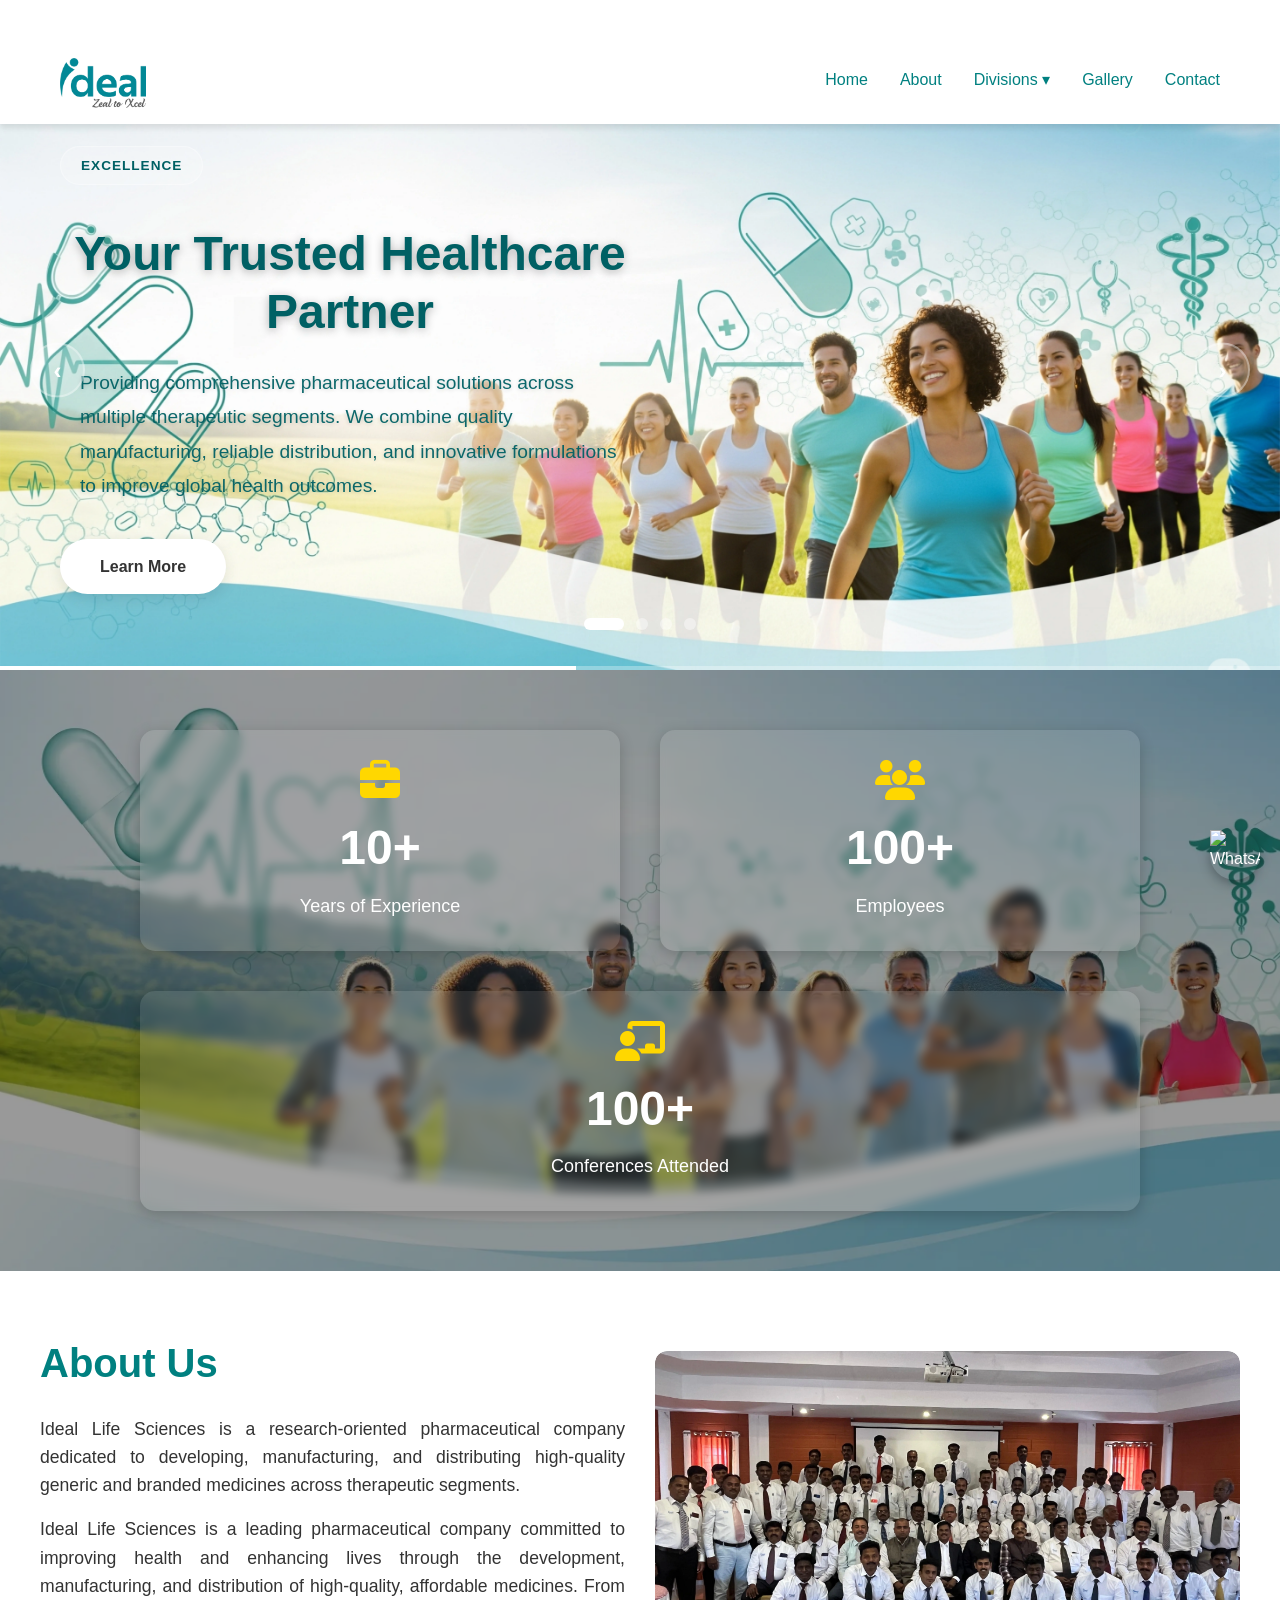
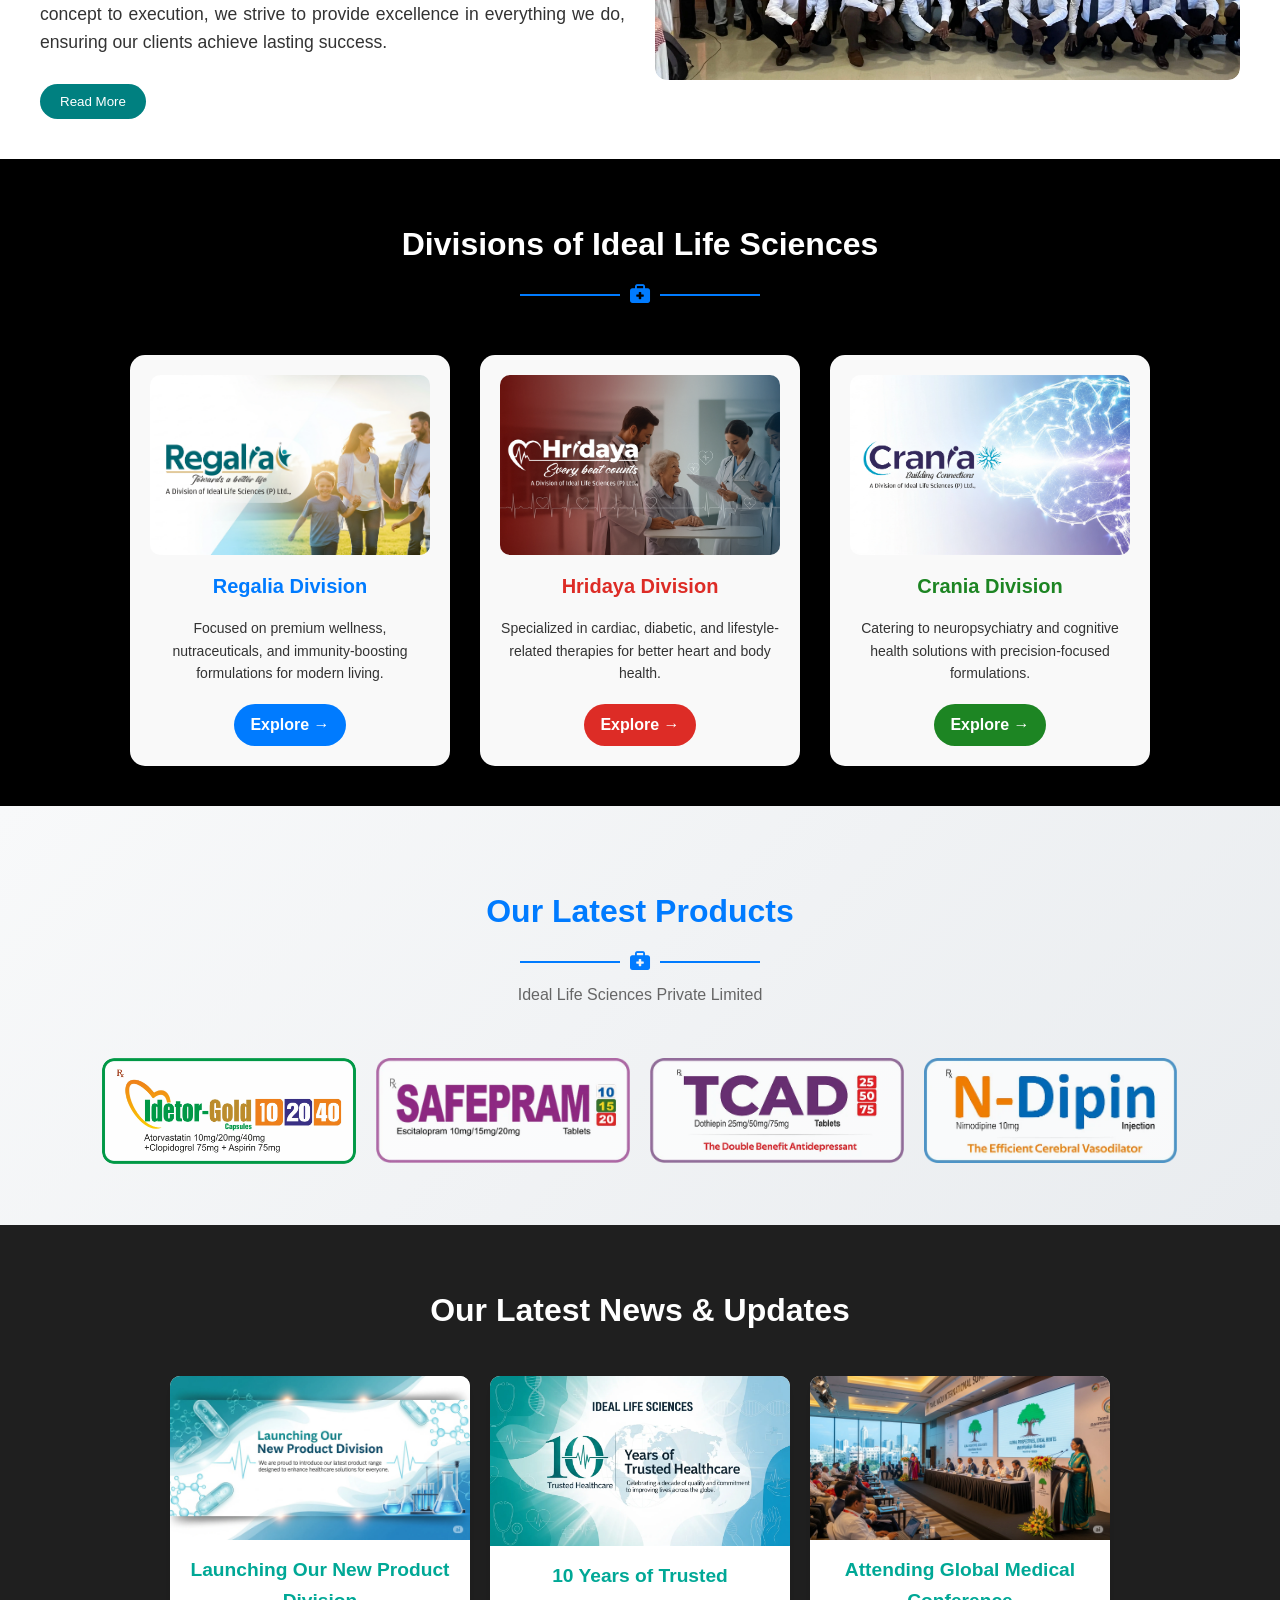
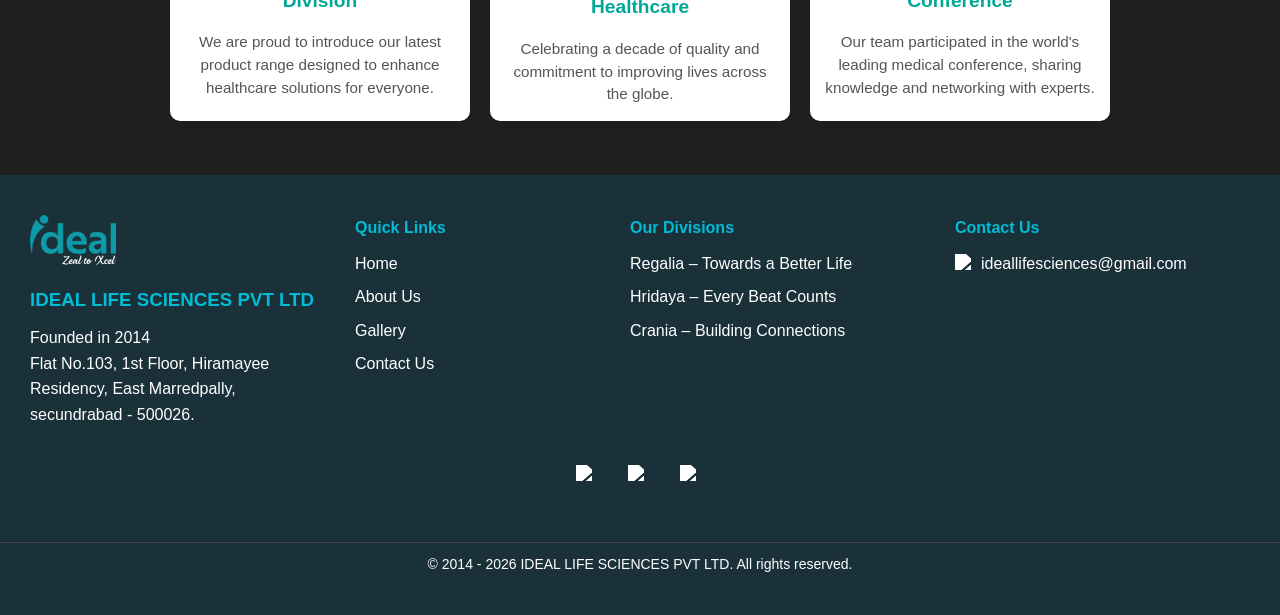
==== index.html @ 80a64305 "Fixed header overlap issue in regalia page" ====
<!DOCTYPE html>
<html lang="en">
<head>
    <meta charset="UTF-8">
    <meta name="viewport" content="width=device-width, initial-scale=1.0">
    <title>ideallifesciences</title>
    
    <!-- Preconnect to external domains for faster loading -->
    <link rel="preconnect" href="https://cdnjs.cloudflare.com">
    <link rel="preconnect" href="https://fonts.googleapis.com">
    <link rel="preconnect" href="https://fonts.gstatic.com" crossorigin>
    <link rel="preconnect" href="https://code.jquery.com">
    
    <link rel="icon" href="./images/Ideal Logo 2024.webp" type="image/x-icon">
    
    <!-- Critical CSS - Load first -->
    <link rel="stylesheet" href="style.css">
    
    <!-- Font Awesome - Single version only -->
    <link rel="stylesheet" href="https://cdnjs.cloudflare.com/ajax/libs/font-awesome/6.5.1/css/all.min.css">
    
    <!-- Google Fonts -->
    <link href="https://fonts.googleapis.com/css2?family=Poppins:wght@600&display=swap" rel="stylesheet">

    <link rel="stylesheet" href="https://cdn.jsdelivr.net/npm/swiper@11/swiper-bundle.min.css"/>
    
    <!-- AOS CSS - Lazy load -->
    <link rel="stylesheet" href="https://cdnjs.cloudflare.com/ajax/libs/aos/2.3.4/aos.css" />

</head>
<body>
    

      <header class="header">
          <!-- Top Bar Start -->
        <div class="top-bar">
          <div class="top-left">
            <div class="top-item">
              <!-- <span>Follow us:</span> -->
              <a href="#"><i class="fab fa-facebook-f"></i></a>
              <a href="#"><i class="fab fa-instagram"></i></a>
              <a href="#"><i class="fab fa-linkedin-in"></i></a>
            </div>
            <div class="vertical-divider"></div>
            <div class="top-item">
              <a href="/cdn-cgi/l/email-protection#e0898485818c8c898685938389858e838593a0878d81898cce838f8d">
                <i class="fas fa-envelope"></i> <span class="__cf_email__" data-cfemail="5e373a3b3f323237383b2d3d373b303d3b2d1e39333f3732703d3133">ideallifesciences@gmail.com</span>
              </a>
            </div>
          </div>
          <div class="top-right">
            <div class="top-item">
              <i class="fas fa-map-marker-alt"></i> Secunderabad, India
            </div>
            <div class="vertical-divider"></div>
            <div class="top-item">
              <i class="fas fa-phone-alt"></i> +91 98765 43210
            </div>
          </div>
        </div>
        <!-- Top Bar End -->

        <nav class="navbar">
            <div class="container">
                <div class="logo"><a href="index.html"></a><img src="./images/Ideal Logo 2024 (1).webp" alt=""></div>
                <button class="nav-toggle" id="navToggle">
                    <span></span>
                    <span></span>
                    <span></span>
                </button>
                <ul class="nav-menu" id="navMenu">
                    <li><a href="index.html">Home</a></li>
                    <li><a href="about.html">About</a></li>
        
                <li class="dropdown-products">
                    <a href="#" class="dropdown-toggle" id="dropdown-toggle">Divisions ▾</a>
                    <ul class="dropdown-content" id="dropdown-content">
                        <li><a href="Regalia.html">Regalia</a></li>
                        <li><a href="Hridaya.html">Hridaya</a></li>
                        <li><a href="Crania.html">Crania</a></li>
                    </ul>
                </li>
                    <li><a href="Gallery.html">Gallery</a></li>
                    <li><a href="contact.html">Contact</a></li>
                </ul>
            </div>
        </nav>
    </header>

<!-- NEW Pharmaceutical Carousel Section -->
<section>
    <div class="carousel-container">
        <div class="carousel">
            <div class="slides" id="slides">
                <!-- Slide 1: Research & Development -->
                <div class="slide slide-1">
                    <div class="slide-content">
                        <div class="slide-badge">EXCELLENCE</div>
                        <h2>Your Trusted Healthcare Partner</h2>
                        <p style="padding: 5px 20px;">Providing comprehensive pharmaceutical solutions across multiple therapeutic segments. We combine quality manufacturing, reliable distribution, and innovative formulations to improve global health outcomes.</p>
                        <a href="#" class="slide-btn">Learn More</a>
                    </div>
                </div>

                <!-- Slide 2: Quality Assurance -->
                <div class="slide slide-2">
                    <div class="slide-content">
                        <div class="slide-badge">Quality</div>
                        <h2>Uncompromising Quality Standards</h2>
                        <p style="padding: 5px 20px;">Every product undergoes rigorous testing and quality control processes, ensuring the highest standards of safety, efficacy, and purity for patients worldwide.</p>
                        <a href="#" class="slide-btn">Our Process</a>
                    </div>
                </div>

                <!-- Slide 3: Clinical Trials -->
                <div class="slide slide-3">
                    <div class="slide-content">
                        <div class="slide-badge">Excellence</div>
                        <h2>Clinical Excellence</h2>
                        <p style="padding: 5px 20px;">Conducting comprehensive clinical trials with integrity and transparency, bringing innovative treatments from laboratory to market with patient safety as our priority.</p>
                        <a href="#" class="slide-btn">View Trials</a>
                    </div>
                </div>

                <!-- Slide 4: Patient Care -->
                <div class="slide slide-4">
                    <div class="slide-content">
                        <div class="slide-badge">Commitment</div>
                        <h2>Patient-Centered Care</h2>
                        <p style="padding: 5px 20px;">Dedicated to improving lives through accessible, affordable healthcare solutions and comprehensive patient support programs across diverse communities.</p>
                        <a href="#" class="slide-btn">Get Support</a>
                    </div>
                </div>
            </div>

            <!-- Navigation Arrows -->
            <button class="arrow arrow-left" onclick="moveSlide(-1)">‹</button>
            <button class="arrow arrow-right" onclick="moveSlide(1)">›</button>

            <!-- Dots Navigation -->
            <div class="carousel-controls">
                <span class="dot active" onclick="currentSlide(0)"></span>
                <span class="dot" onclick="currentSlide(1)"></span>
                <span class="dot" onclick="currentSlide(2)"></span>
                <span class="dot" onclick="currentSlide(3)"></span>
            </div>

            <!-- Progress Bar -->
            <div class="progress-bar">
                <div class="progress-fill" id="progressFill"></div>
            </div>
        </div>
    </div>   
  
</section>


<!-- Stat dom attribute -->

<section class="stats-section">
  <div class="stats-container">
    <div class="stat-card">
      <i class="fas fa-briefcase"></i>
      <h2 class="counter" data-count="10" data-suffix="+">10+</h2>
      <p>Years of Experience</p>
    </div>

    <div class="stat-card">
      <i class="fas fa-users"></i>
      <h2 class="counter" data-count="100" data-suffix="+">100+</h2>
      <p>Employees</p>
    </div>

    <div class="stat-card">
       <i class="fas fa-chalkboard-teacher"></i>
      <h2 class="counter" data-count="100" data-suffix="+">100+</h2>
      <p>Conferences Attended</p>
    </div>
  </div>
</section>




<!-- About + Video Section -->

<section id="about" style="padding: 40px 20px;">
  <div style="display: flex; flex-wrap: wrap; gap: 30px; max-width: 1200px; margin: auto; align-items: center;">

    <!-- Left: About Us -->
    <div style="flex: 1 1 400px;">
      <h2 class="aboutus">About Us</h2>
      <p class="ideal">
                Ideal Life Sciences is a research-oriented pharmaceutical company dedicated to developing, manufacturing, 
        and distributing high-quality generic and branded medicines across therapeutic segments.
      </p>
      <p class="ideal">
        Ideal Life Sciences is a leading pharmaceutical company committed to improving health and enhancing lives 
        through the development, manufacturing, and distribution of high-quality, affordable medicines.
        From concept to execution, we strive to provide excellence in everything we do, ensuring our clients achieve lasting success.
      </p>
      <button onclick="redirectToAbout()" style="
        margin-top: 12px;
        padding: 10px 20px;
        /* background-color: #333; */
        background-color: teal;
        color: white;
        border: none;
        border-radius: 20px;
        cursor: pointer;
      ">Read More</button>
    </div>

    <!-- Right: Video Embed -->
    <div style="flex: 1 1 400px;">
      <div style="position: relative; padding-bottom: 56.25%; height: 0; overflow: hidden; border-radius: 12px;">
        <!-- <iframe
          src="https://www.youtube.com/embed/dQw4w9WgXcQ"
          frameborder="0"
          allow="accelerometer; autoplay; clipboard-write; encrypted-media; gyroscope; picture-in-picture"
          allowfullscreen
          style="position: absolute; top: 0; left: 0; width: 100%; height: 100%; border-radius: 12px;"
        ></iframe> -->
        <img src="images/Ideal groups.webp" alt="Ideal groups" style="position: absolute; top: 0; left: 0; width: 100%; height: 100%; object-fit: cover; border-radius: 12px;">
      </div>
    </div>

  </div>

</section>

<!-- Products section -->

 <section id="products">
    <h2 class="heading-with-icon">
      Divisions of Ideal Life Sciences
      <div class="line-with-icon">
        <span class="line"></span>
        <i class="fas fa-briefcase-medical icon"></i>
        <span class="line"></span>
      </div>
    </h2>

    <div class="division-container">

      <!-- REGALIA -->
      <div class="division-card" data-aos-delay="100">
        <img src="./images/Division logo/regalia cd.webp" alt="Regalia">
        <h3 style="color: #007bff;">Regalia Division</h3>
        <p>Focused on premium wellness, nutraceuticals, and immunity-boosting formulations for modern living.</p>
        <a href="regalia.html" class="Regaliabtn">Explore →</a>
      </div>

      <!-- HRIDAYA -->
      <div class="division-card" data-aos-delay="300">
        <img src="./images/Division logo/hridaya cd.webp" alt="Hridaya">
        <h3 style="color: #dd2c26;">Hridaya Division</h3>
        <p>Specialized in cardiac, diabetic, and lifestyle-related therapies for better heart and body health.</p>
        <a href="hridaya.html" class="hridayabtn">Explore →</a>
      </div>

      <!-- CRANIA -->
      <div class="division-card" data-aos-delay="500">
        <img src="./images/Division logo/crania cd.webp" alt="Crania">
        <h3 style="color: #1D8523;">Crania Division</h3>
        <p>Catering to neuropsychiatry and cognitive health solutions with precision-focused formulations.</p>
        <a href="crania.html" class="craniabtn">Explore →</a>
      </div>

    </div>
  </section>

 

<!-- Latest products section -->
<section class="latestproducts">
  
  <h2 class="heading-with-icon-lps">
    Our Latest Products
    <div class="line-with-icon">
      <span class="line"></span>
      <i class="fas fa-briefcase-medical icon"></i>
      <span class="line"></span>
    </div>
    <p class="jcc">Ideal Life Sciences Private Limited</p>
  </h2>

  <div class="swiper latestSwiper">
    <div class="swiper-wrapper">

      <div class="swiper-slide">
        <img src="./images/PRODUCTS/Ourlatestproducts/idetor Gold.webp" alt="Idetor Gold" loading="lazy">
      </div>

      <div class="swiper-slide">
        <img src="./images/PRODUCTS/Ourlatestproducts/Safepram.webp" alt="Safepram" loading="lazy">
      </div>

      <div class="swiper-slide">
        <img src="./images/PRODUCTS/Ourlatestproducts/TCAD.webp" alt="TCAD" loading="lazy">
      </div>

      <div class="swiper-slide">
        <img src="./images/PRODUCTS/Ourlatestproducts/N-dpin inj.webp" alt="N-dpin Injection" loading="lazy">
      </div>

      <div class="swiper-slide">
        <img src="./images/PRODUCTS/Ourlatestproducts/Usetron.webp" alt="Usetron" loading="lazy">
      </div>

    </div>
  </div>

</section>

<!-- News and updates section -->

<section class="news-section">
  <h2>Our Latest News & Updates</h2>
  <div class="news-cards">
<!-- Add to all non-above-the-fold images: -->
<div class="news-card">
      <img src="./images/newproductdiv.webp" alt="News 1" loading="lazy" width="400" height="250">
      <!-- <img src="./images/newproductdiv.webp" alt="News 1"> -->
      <h3>Launching Our New Product Division</h3>
      <p>We are proud to introduce our latest product range designed to enhance healthcare solutions for everyone.</p>
    </div>

    <div class="news-card">
      <img src="./images/10 years of healthcare.webp" alt="News 2" loading="lazy" width="400" height="250">
      <h3>10 Years of Trusted Healthcare</h3>
      <p>Celebrating a decade of quality and commitment to improving lives across the globe.</p>
    </div>

    <div class="news-card">
      <img src="./images/Conference.webp" alt="News 3" loading="lazy" width="400" height="250">
      <h3>Attending Global Medical Conference</h3>
      <p>Our team participated in the world's leading medical conference, sharing knowledge and networking with experts.</p>
    </div>

  </div>
</section>




<!-- 1. WhatsApp Chat Button (Sticky Floating) -->
<a
  href="https://wa.me/919876543210"
  class="whatsapp-float"
  target="_blank"
  title="Chat with us on WhatsApp"
>
  <img src="https://img.icons8.com/color/48/000000/whatsapp--v1.png" alt="WhatsApp" />
</a>

<!-- 2. Back to Top Button -->

<button id="backToTop" title="Go to top">↑</button>



<footer>
  <div id="footer"></div>
</footer>

  <!-- Carousel JavaScript -->
<script data-cfasync="false" src="/cdn-cgi/scripts/5c5dd728/cloudflare-static/email-decode.min.js"></script>
  
 <!-- AOS JS - Initialize after DOM is ready -->
<script src="https://cdnjs.cloudflare.com/ajax/libs/aos/2.3.4/aos.js" defer></script>
 
<script src="https://cdn.jsdelivr.net/npm/swiper@11/swiper-bundle.min.js" defer></script>

<script src="script.js" defer></script>

</body>
</html>
---- style.css ----
/* Global Styles */
  * {
      margin: 0;
      padding: 0;
      box-sizing: border-box;
  }

  :root {
      --primary-color: #0066cc;
      --secondary-color: #00a3e0;
      --accent-color: #4CAF50;
      --dark-color: #1a1a2e;
      --light-color: #f5f5f5;
      --text-color: #333;
      --white: #ffffff;
      --shadow: 0 4px 6px rgba(0, 0, 0, 0.1);
      --shadow-lg: 0 10px 25px rgba(0, 0, 0, 0.15);
  }

  /* Performance Optimization: Images should have loading="lazy" attribute in HTML */
  img {
      max-width: 100%;
      height: auto;
      display: block;
  }
  
  /* Smooth scroll behavior */
  html {
      scroll-behavior: smooth;
  }

  body {
      font-family: 'Segoe UI', Tahoma, Geneva, Verdana, sans-serif;
      line-height: 1.6;
      color: var(--text-color);
      overflow-x: hidden;
  }
  
  section {
  will-change: transform;
  transform: translateZ(0);
  }

  /* Top bar */

  .top-bar {
    /* background-color: #008080; */
    background: linear-gradient(135deg, #009292);
    color: white;
    font-size: 14px;
    padding: 10px 30px;
    display: flex;
    justify-content: space-between;
    flex-wrap: wrap;
    
  }
  .top-left,
  .top-right {
    display: flex;
    align-items: center;
    flex-wrap: wrap;
    gap: 10px;
  }

  .top-item {
    display: flex;
    align-items: center;
    gap: 8px;
    white-space: nowrap;
  }

  .top-item a {
    color: white;
    text-decoration: none;
  }

  .top-item a:hover {
    color: #ffd700; /* optional hover */
  }

  .top-item i {
    margin-right: 4px;
  }

  .vertical-divider {
    height: 20px;
    width: 1px;
    background-color: white;
    margin: 0 10px;
  }

  /* Responsive */
  @media (max-width: 768px) {
    .top-bar {
      flex-direction: column;
      align-items: flex-start;
      gap: 10px;
    }

    .top-left,
    .top-right {
      flex-direction: row;
      flex-wrap: wrap;
    }
    /* .vertical-divider {
      display: none;
    } */
  }

  /* Header container */
  .container {
      max-width: 1200px;
      margin: 0 auto;
      padding: 0 20px;
  }

  /* Header & Navigation */
  .header {
      background: var(--white);
      box-shadow: var(--shadow);
      position: fixed;
      width: 100%;
      top: 0;
      z-index: 1000;
  }
  .navbar {
      padding: 1rem 0;
  }

  .navbar .container {
      display: flex;
      justify-content: space-between;
      align-items: center;
  }

  /* .logo {
      font-size: 1.8rem;
      font-weight: bold;
      color: var(--primary-color);
  } */
  /* Left: Logo */
  .logo {
    flex: 1;
  }

  .logo img {
    height: 50px;
  }

  .nav-menu {
      display: flex;
      list-style: none;
      gap: 2rem;
  }

  .nav-menu a {
      text-decoration: none;
      color:  teal;
      font-weight: 500;
      transition: color 0.3s ease;
  }

  .nav-menu a:hover {
      color: var(--primary-color);
  }

  .nav-toggle {
      display: none;
      flex-direction: column;
      background: none;
      border: none;
      cursor: pointer;
  }

  .nav-toggle span {
      width: 25px;
      height: 3px;
      background: var(--dark-color);
      margin: 3px 0;
      transition: 0.3s;
  }

  /* dropdown style */
  .dropdown-products {
      position: relative;
  }

  /* Dropdown menu (hidden by default) */
  .dropdown-content {

    display: none;
    flex-direction: column;
    position: absolute;
    top: 100%; /* below Products link */
    /* left: 0; */
    background: #fff;
    min-width: 120px;
    box-shadow: 0 4px 12px rgba(0,0,0,0.15);
    border-radius: 6px;
    padding: 10px;
    z-index: 999;
    text-align: center;
    /* list-style: none; */
  }

  /* Dropdown items */
  .dropdown-content a {
    
    display: block;
    padding: 8px;
    color: #0b3b49;
    text-decoration: none;
  }

  .dropdown-content li:hover {

    background: #d1dfdf;
    color: #0ea5a5;
  }


  /* Show menu on hover */
  .dropdown-products:hover .dropdown-content {
    display: block;
  }


  /* Desktop */
  @media (min-width: 769px) {
    .dropdown-products:hover .dropdown-content {
      display: block;
    }
  }

  /* Mobile */
  @media (max-width: 768px) {
    .dropdown-content {
      display: block;
      max-height: 0;
      overflow: hidden;
      transition: max-height 0.3s ease;
      position: relative;
      box-shadow: none;
      padding: 0;
    }

    .dropdown-content.active {
      max-height: 300px;
    }

    .dropdown-toggle {
      display: flex;
      justify-content: space-between;
    }
  }


  /* Responsive Design */
  @media (max-width: 1024px) {
      /* .mission-grid,
      .values-grid {
          grid-template-columns: repeat(2, 1fr);
      }

      .team-grid {
          grid-template-columns: repeat(2, 1fr);
      } */
  }

  @media (max-width: 768px) {
      .nav-toggle {
          display: flex;
      }

      .nav-menu {
          position: absolute;
          top: 100%;
          left: 0;
          width: 100%;
          background: var(--white);
          flex-direction: column;
          /* padding: 1rem; */
          padding: 0px 20px;
          box-shadow: var(--shadow);
          max-height: 0;
          overflow: hidden;
          transition: max-height 0.3s ease;
      }

      .nav-menu.active {
          max-height: 400px;
      }

    }


  /* ===================================
    NEW PHARMACEUTICAL CAROUSEL STYLES
    =================================== */

  .carousel-container {
      max-width: 100%;
      width: 100%;
      background: white;
      border-radius: 0;
      overflow: hidden;
      position: relative;
      margin-top: 70px; /* Offset for fixed header */
  }

  .carousel {
      position: relative;
      width: 100%;
      height: 600px;
      overflow: hidden;
  }

  .slides {
      display: flex;
      transition: transform 0.6s cubic-bezier(0.4, 0, 0.2, 1);
      height: 100%;
  }

  .slide {
      min-width: 100%;
      height: 100%;
      position: relative;
      display: flex;
      align-items: center;
      background-size: cover;
      background-position: center;
      background-repeat: no-repeat;
  }

  /* Slide backgrounds - customize with your images */
  /* .slide-1 {
      background: linear-gradient(135deg, rgba(0, 123, 255, 0.9) 0%, rgba(0, 86, 179, 0.9) 100%),
                  url('./images/carousel section/Regalia_Slide_hs.png');
      background-size: cover;
      background-position: center;
  } */
  .slide-1 {
      background: url('./images/carousel section/Regalia_Slide_hs.webp');
      background-size: cover;
      background-position: center;
  }
  .slide-1 .slide-content {
    color: #006064;
  }
  .slide-2 {
   background: linear-gradient(135deg, rgba(0, 158, 158, 0.9) 0%, rgba(0, 110, 110, 0.9) 100%),
    url('./images/carousel section/QC-lab.webp');
    background-size: cover;
    background-position: center;
  }
  /* background: linear-gradient(135deg, rgba(16, 185, 129, 0.9) 0%, rgba(5, 150, 105, 0.9) 100%), */

  .slide-3 {
      background:
                  url('./images/carousel section/slide3.webp');
                      background-size: cover;
      background-position: center;
      color:#1a1a2e;
  }
 /* linear-gradient(135deg, rgba(0, 178, 169, 0.9) 0%, rgba(0, 128, 128, 0.9) 100%), */
  .slide-4 {
      background:
                  url('./images/carousel section/hridaya\ final\ pb.webp');
                   background-size: cover;
      background-position: center;
  }
 /* linear-gradient(135deg, rgba(0, 188, 212, 0.9) 0%, rgba(0, 131, 143, 0.9) 100%), */
  .slide-content {
      max-width: 700px;
      padding: 60px;
      color: white;
      z-index: 2;
      animation: fadeInUp 0.8s ease-out;
  }
.slide-3 .slide-content {
  color: #2c3e50;
}
 

  @keyframes fadeInUp {
      from {
          opacity: 0;
          transform: translateY(30px);
      }
      to {
          opacity: 1;
          transform: translateY(0);
      }
  }

  .slide-badge {
      display: inline-block;
      background: rgba(255, 255, 255, 0.2);
      /* backdrop-filter: blur(10px); */
      padding: 8px 20px;
      border-radius: 30px;
      font-size: 0.85em;
      font-weight: 600;
      text-transform: uppercase;
      letter-spacing: 1px;
      margin-bottom: 20px;
      border: 1px solid rgba(255, 255, 255, 0.3);
  }

  .slide h2 {
      font-size: 3em;
      font-weight: 700;
      margin-bottom: 20px;
      line-height: 1.2;
      text-shadow: 0 2px 10px rgba(0, 0, 0, 0.3);
  }

  .slide p {
      font-size: 1.2em;
      line-height: 1.8;
      margin-bottom: 30px;
      opacity: 0.95;
      text-shadow: 0 1px 5px rgba(0, 0, 0, 0.2);
  }

  .slide-btn {
      display: inline-block;
      padding: 15px 40px;
      background: white;
      color: #333;
      text-decoration: none;
      border-radius: 50px;
      font-weight: 600;
      font-size: 1em;
      transition: all 0.3s ease;
      box-shadow: 0 4px 15px rgba(0, 0, 0, 0.1);
  }

  .slide-btn:hover {
      transform: translateY(-2px);
      box-shadow: 0 6px 20px rgba(0, 0, 0, 0.3);
  }

  .carousel-controls {
      position: absolute;
      bottom: 40px;
      left: 50%;
      transform: translateX(-50%);
      display: flex;
      gap: 12px;
      z-index: 10;
  }

  .dot {
      width: 12px;
      height: 12px;
      border-radius: 50%;
      background: rgba(255, 255, 255, 0.4);
      cursor: pointer;
      transition: all 0.3s ease;
      border: 2px solid transparent;
  }

  .dot:hover {
      background: rgba(255, 255, 255, 0.6);
  }

  .dot.active {
      background: white;
      width: 40px;
      border-radius: 6px;
  }

  .arrow {
      position: absolute;
      top: 50%;
      transform: translateY(-50%);
      background: rgba(255, 255, 255, 0.2);
      /* backdrop-filter: blur(10px); */
      color: white;
      border: 2px solid rgba(255, 255, 255, 0.3);
      width: 55px;
      height: 55px;
      border-radius: 50%;
      font-size: 24px;
      cursor: pointer;
      transition: all 0.3s ease;
      display: flex;
      justify-content: center;
      align-items: center;
      z-index: 10;
      font-weight: bold;
  }

  .arrow:hover {
      background: rgba(255, 255, 255, 0.3);
      transform: translateY(-50%) scale(1.1);
  }

  .arrow-left {
      left: 30px;
  }

  .arrow-right {
      right: 30px;
  }

  .progress-bar {
      position: absolute;
      bottom: 0;
      left: 0;
      height: 4px;
      background: rgba(255, 255, 255, 0.3);
      width: 100%;
      z-index: 11;
  }

  .progress-fill {
      height: 100%;
      background: white;
      width: 0%;
      transition: width 0.1s linear;
  }

  /* Carousel Mobile Responsiveness */
  @media (max-width: 768px) {
      .carousel-container {
          margin-top: 140px;
      }

      .carousel {
          height: 500px;
      }

      .slide-content {
          padding: 40px 30px;
      }

      .slide h2 {
          font-size: 2em;
      }

      .slide p {
          font-size: 1em;
      }
      .slide-1{

        background:
        /* linear-gradient(135deg, rgba(0, 158, 158, 0.9) 0%, rgba(0, 110, 110, 0.9) 100%), */
        url('./images/carousel section/Regalia_Slide_hs.webp');
        background-size: cover;
        background-position: center;
  }
    .slide-1 .slide-content {
    color: teal;
  }
      .arrow {
          width: 45px;
          height: 45px;
          font-size: 20px;
      }

      .arrow-left {
          left: 15px;
      }

      .arrow-right {
          right: 15px;
      }
  }

  /* END OF NEW CAROUSEL STYLES */


  /* Mobile header offset */
  @media (max-width: 768px) {
    section:first-of-type {
      margin-top: 0; /* Carousel already has margin-top */
    }
  }


  /* ============================
    Stats Section with Background Image + Overlay
  ============================ */
  .stats-section {
    position: relative;
    background: url("./images/hero img1.webp") center/cover no-repeat;;
    padding: 60px 20px;
    color: white;
    overflow: hidden;
  }

  /* Overlay layer */
  .stats-section::before {
    content: "";
    position: absolute;
    top: 0; left: 0;
    width: 100%; height: 100%;
    background: rgba(0, 0, 0, 0.4); /* adjustable darkness */
    z-index: 0;
  }

  /* Container */
  .stats-container {
    position: relative;
    z-index: 2; /* above overlay */
    display: flex;
    justify-content: center;
    flex-wrap: wrap;
    gap: 40px;
    max-width: 1000px;
    margin: auto;
  }

  /* Stat cards */
  .stat-card {
    background: rgba(255, 255, 255, 0.1);
    backdrop-filter: blur(5px);
    border-radius: 15px;
    padding: 30px 40px;
    text-align: center;
    box-shadow: 0 4px 15px rgba(0, 0, 0, 0.2);
    flex: 1 1 350px;
    transition: transform 0.3s ease;
  }

  .stat-card:hover {
    transform: translateY(-8px);
  }

  .stat-card i {
    font-size: 40px;
    margin-bottom: 10px;
    color: #ffd700;
  }

  .stat-card h2 {
    font-size: 48px;
    margin: 0;
  }

  .stat-card p {
    font-size: 18px;
    margin-top: 5px;
  }

  @media (max-width: 768px) {
    .stat-card h2 {
      font-size: 40px;
    }
  }


  /* Home page About us section */
    .aboutus{
      /* padding-bottom: 10px; */
      font-size: 2.5rem;
      margin-bottom: 20px;
      color: teal;
      text-align: center;
    }

    /* .container {
      max-width: 900px;
      margin: 0 auto;
      padding: 20px;
      /* background-color: #fff;////// */
      /* border-radius: 8px;
      box-shadow: 0 2px 8px rgba(0,0,0,0.1);

      margin-bottom: 16px;
      font-size: 1.1rem;
      text-align: justify;

    
        font-family: 'Segoe UI', Tahoma, Geneva, Verdana, sans-serif;
      line-height: 1.6;
      background-color: #f8f9fa;
      color: #333;
  } */ 

  .ideal{
        margin-bottom: 16px;
      font-size: 1.1rem;
      text-align: justify;
  }

  /* About us section */
    .aboutus{
      text-align: left;
    }



    /* our Products */

  #products {
        padding: 40px 20px;
        /* background-color: #fff; */
         background: rgba(0, 0, 0, 1.0); /* adjustable darkness */
      }

      .heading-with-icon {
        text-align: center;
        font-size: 32px;
        font-weight: bold;
        margin-bottom: 50px;
        position: relative;
          /* color: #007BFF; */
          color: white;
      }
.heading-with-icon-lps {
        text-align: center;
        font-size: 32px;
        font-weight: bold;
        margin-bottom: 50px;
        position: relative;
          color: #007BFF;
          /* color: white; */
      }
      .line-with-icon {
        display: flex;
        align-items: center;
        justify-content: center;
        margin-top: 15px;
      }

      .line {
        height: 2px;
        width: 60px;
        background-color: #007bff;
        margin: 0 10px;
        animation: growLine 1.2s ease-in-out forwards;
      }

      .icon {
        font-size: 20px;
        color: #007bff;
        animation: pulseIcon 1.5s infinite;
      }

      @keyframes pulseIcon {
        0%, 100% {
          transform: scale(1);
          opacity: 1;
        }
        50% {
          transform: scale(1.3);
          opacity: 0.6;
        }
      }

      @keyframes growLine {
        from {
          width: 0;
          opacity: 0;
        }
        to {
          width: 100px;
          opacity: 1;
        }
      }

      .division-container {
        display: flex;
        flex-wrap: wrap;
        gap: 30px;
        justify-content: center;
        max-width: 1200px;
        margin: auto;
      }

      .division-card {
        background: #f9f9f9;
        padding: 20px;
        border-radius: 15px;
        width: 320px;
        text-align: center;
        box-shadow: 0 8px 24px rgba(0, 0, 0, 0.05);
        transition: transform 0.3s, box-shadow 0.3s;
      }

      .division-card:hover {
        transform: translateY(-8px);
        box-shadow: 0 12px 30px rgba(0, 0, 0, 0.1);
      }

      .division-card img {
        width: 100%;
        height: 180px;
        object-fit: cover;
        border-radius: 10px;
        margin-bottom: 15px;
      }

      .division-card h3 {
        margin: 15px 0;
        font-size: 20px;
      }

      .division-card p {
        font-size: 14px;
        color: #333;
        margin-bottom: 15px;
      }

      .division-card a {
        display: inline-block;
        margin-top: 5px;
        text-decoration: none;
        font-weight: 600;
        color: white;
        /* background-color: #007bff; */
        padding: 8px 16px;
        border-radius: 25px;
        transition: background-color 0.3s;
      }

      .Regaliabtn { background-color: #007bff; }
      .hridayabtn { background-color: #dd2c26; }
      .craniabtn  { background-color: #1D8523; }

      .Regaliabtn:hover {
        background-color: #0056b3;
      }

      .hridayabtn:hover {
        background-color: #bb1e1a;
      }

      .craniabtn:hover {
        background-color: #15691b;
      }


      /* Our latest products scroll */

  .latestproducts {
  padding: 60px 8%;
  background: linear-gradient(135deg, #f8f9fa 0%, #e9ecef 100%);
}
.latestSwiper img {
  width: 100%;
  height: auto;
  border-radius: 12px;
  display: block;
}
.jcc {
  padding-top: 10px;
  text-align: center;
  font-size: medium;
  color: #666;
  font-weight: 500;
}

h2 {
  text-align: center;
  margin: 20px 0px 30px;
}

.slider-container {
  position: relative;
  margin: 0 auto;
  background: white;
  box-shadow: 0 5px 20px rgba(0, 0, 0, 0.08);
  padding: 25px 60px; /* Default desktop padding */
}

.product-slider {
  padding: 10px 0;
}

.product-slider .slick-slide {
  margin: 0 15px;
  padding: 5px;
}

.product-slider .slick-list {
  margin: 0 -15px;
  overflow: visible;
}

.product-slider img {
  width: 100%;
  max-width: 350px;
  height: 140px;
  object-fit: contain;
  margin: 0 auto;
  border-radius: 12px;
  transition: all 0.4s cubic-bezier(0.4, 0, 0.2, 1);
  cursor: pointer;
}

/* Hover effect - desktop */
.product-slider img:hover {
  transform: scale(1.08) translateY(-8px);
  z-index: 10;
}

/* Touch effect - mobile */
.product-slider img:active {
  transform: scale(1.05);
}

/* Slick Arrow Buttons */
.slick-prev, 
.slick-next {
  background: white !important;
  border-radius: 50%;
  width: 45px !important;
  height: 45px !important;
  z-index: 5;
  box-shadow: 0 4px 12px rgba(0, 0, 0, 0.15);
  transition: all 0.3s ease;
}

.slick-prev:hover,
.slick-next:hover {
  background: #007bff !important;
  transform: scale(1.1);
}

.slick-prev:before, 
.slick-next:before {
  color: #333 !important;
  font-size: 20px;
  font-weight: bold;
}

.slick-prev:hover:before,
.slick-next:hover:before {
  color: white !important;
}

.slick-prev {
  left: 5px !important;
}

.slick-next {
  right: 5px !important;
}

/* ===== IMPROVED MOBILE RESPONSIVE ===== */

/* Tablets */
@media (max-width: 1024px) {
  .slider-container {
    padding: 25px 50px;
  }
  
  .product-slider img {
    max-width: 280px;
    height: 160px;
  }
}

/* Mobile landscape and small tablets */
@media (max-width: 768px) {
  .latestproducts {
    padding: 30px 10px;
  }
  
  h2 {
    font-size: 1.5rem;
    margin: 15px 0 20px;
  }
  
  .slider-container {
    padding: 20px 10px; /* Much less horizontal padding */
    margin: 0 10px;
    border-radius: 10px;
  }
  
  .product-slider .slick-slide {
    margin: 0 8px;
  }
  
  .product-slider .slick-list {
    margin: 0 -8px;
  }
  
  .product-slider img {
    max-width: 100%; /* Use full available width */
    height: 180px;
  }
  
  /* Arrows positioned outside container */
  .slick-prev,
  .slick-next {
    width: 40px !important;
    height: 40px !important;
  }
  
  .slick-prev {
    left: -5px !important;
  }
  
  .slick-next {
    right: -5px !important;
  }
}

/* Small mobile phones */
@media (max-width: 480px) {
  .latestproducts {
    padding: 20px 5px;
  }
  
  h2 {
    font-size: 1.3rem;
    margin: 10px 0 15px;
  }
  
  .slider-container {
    padding: 15px 5px; /* Minimal padding for more space */
    margin: 0 5px;
    box-shadow: 0 3px 10px rgba(0, 0, 0, 0.06);
  }
  
  .product-slider .slick-slide {
    margin: 0 5px; /* Less margin between slides */
  }
  
  .product-slider .slick-list {
    margin: 0 -5px;
  }
  
  .product-slider img {
    max-width: 100%;
    height: 160px; /* Smaller height for mobile */
    border-radius: 8px;
  }
  
  /* Smaller arrows for mobile */
  .slick-prev,
  .slick-next {
    width: 35px !important;
    height: 35px !important;
  }
  
  .slick-prev:before,
  .slick-next:before {
    font-size: 16px;
  }
  
  /* Position arrows outside */
  .slick-prev {
    left: -8px !important;
  }
  
  .slick-next {
    right: -8px !important;
  }
  
  /* Disable hover effects on mobile */
  .product-slider img:hover {
    transform: none;
  }
}

/* Extra small phones */
@media (max-width: 360px) {
  .slider-container {
    padding: 10px 3px;
  }
  
  .product-slider img {
    height: 140px;
  }
  
  .slick-prev,
  .slick-next {
    width: 30px !important;
    height: 30px !important;
  }
  
  .slick-prev:before,
  .slick-next:before {
    font-size: 14px;
  }
}

  /*  News and updates section */

  .news-section {
        position: relative;
        padding: 40px 20px;
        text-align: center;
        background: url('./images/N&U.png') center/cover no-repeat;
        color: white; /* text color for contrast */
        height: 550px;
      }

      /* Overlay */
      .news-section::after {
        content: "";
        position: absolute;
        inset: 0;
        background: rgba(0, 0, 0, 0.877);/* 50% overlay */
        z-index: 0;
      }

      .news-section h2,
      .news-cards {
        position: relative;
        z-index: 1; /* Keep content above overlay */
      }

      .news-section h2 {
        font-size: 2rem;
        margin-bottom: 40px;
      }

      .news-cards {
        display: flex;
        gap: 20px;
        flex-wrap: wrap;
        justify-content: center;
      }

      .news-card {
        background: white;
        color: black;
        border-radius: 10px;
        box-shadow: 0 4px 15px rgba(0, 0, 0, 0.1);
        overflow: hidden;
        max-width: 300px;
        transition: transform 0.3s ease;
      }

      .news-card:hover {
        transform: translateY(-5px);
      }

      .news-card img {
        width: 100%;
        /* height: 200px; */
        object-fit: cover;
      }

      .news-card h3 {
        font-size: 1.2rem;
        margin: 15px;
        color: #00a896;
      }

      .news-card p {
        font-size: 0.95rem;
        color: #555;
        margin: 0 15px 15px;
        line-height: 1.5;
      }
  @media (max-width: 768px) {
    .news-section {
      padding: 40px 15px;
      height: auto; /* Allow section to grow with content */
      text-align: center;
    }

    .news-section h2 {
      font-size: 1.5rem;
      margin-bottom: 30px;
    }

    .news-cards {
      flex-direction: column;
      gap: 20px;
      align-items: center;
    }

    .news-card {
      max-width: 90%;
    }

    .news-card h3 {
      font-size: 1.1rem;
    }

    .news-card p {
      font-size: 0.9rem;
    }
  }

  @media (max-width: 480px) {
    .news-section h2 {
      font-size: 1.3rem;
    }

    .news-card h3 {
      font-size: 1rem;
    }

    .news-card p {
      font-size: 0.85rem;
    }
  }
    

  #products,#about {
    
    scroll-margin-top: 90px; /* Adjust based on navbar height */
    /* border-bottom: #008080 solid 1px;  */ 
  }


  /* whatsapp-float */

  .whatsapp-float {
    position: fixed;
    bottom: 20px;
    right: 20px;
    z-index: 999;
    width: 50px;
    height: 50px;
    border-radius: 50%;
    box-shadow: 0 4px 12px rgba(0, 0, 0, 0.3);
  }
  .whatsapp-float img {
    width: 100%;
    height: auto;
  }

  #backToTop {
    position: fixed;
    bottom: 80px;
    right: 20px;
    z-index: 998;
    background-color: #007bff;
    color: white;
    border: none;
    padding: 10px 14px;
    font-size: 20px;
    border-radius: 50%;
    display: none;
    cursor: pointer;
    box-shadow: 0 4px 8px rgba(0,0,0,0.2);
  }


  /* about page */
  /* Hero Section */
  .hero {
      background: linear-gradient(135deg, var(--primary-color), var(--secondary-color));
      color: var(--white);
      padding: 190px 0 120px;
      text-align: center;
      margin-top: 70px;
  }

  .hero-content h1 {
      font-size: 3rem;
      margin-bottom: 1rem;
      animation: fadeIn 1s ease-in;
  }

  .hero-content p {
      font-size: 1.3rem;
      opacity: 0.9;
      animation: fadeIn 1.5s ease-in;
  }

  /* Animations */
  @keyframes fadeIn {
      from {
          opacity: 0;
          transform: translateY(20px);
      }
      to {
          opacity: 1;
          transform: translateY(0);
      }
  }

  .fade-in {
      animation: fadeIn 1s ease-in;
  }

  /* Style the nav container */
  .mainNav {
    width: 100%;
    /* background: #ffffffcc; semi-white background */
    background: rgba(255,255,255,0.95);
    z-index: 1000;
    box-shadow: 0 2px 8px rgba(0,0,0,0.08);
    /* backdrop-filter: blur(6px); */
  }

  /* Remove default UL styles */
  .nav-links-about {
    list-style: none;
    display: flex;
    justify-content: flex-start;
    align-items: center;
    padding: 15px 30px;
    gap: 10px;
  }

  /* Style each link */
  .nav-links-about a {
    text-decoration: none;
    color: #0b3b49;
    font-weight: 500;
    transition: color 0.3s ease;
  }

  .nav-links-about a:hover {
    color: #0ea5a5; /* teal hover */
  }

  /* Highlight current page */
  .nav-links-about a.active {
    border-bottom: 2px solid #0ea5a5;
  }
  /* add slash automatically between items */
  .nav-links-about li:not(:last-child)::after {
    content: "/";
    margin-left: .5rem;
    color: #555;
  }
  @media (max-width: 768px) {
      
    .hero{
      padding: 140px 0 100px;
    }
      /* .hero-content h1 {
          font-size: 2rem;
      }

      .hero-content p {
          font-size: 1rem;
      }

      .about-grid {
          grid-template-columns: 1fr;
      } */

  }

  @media (max-width: 480px) {

      .hero{
      padding: 140px 0 100px;
    }
      /* .hero-content h1 {
          font-size: 1.5rem;
      }

      .about-text h2,
      .section-title {
          font-size: 1.8rem;
      }

      .stat-item h3 {
          font-size: 2rem;
      } */
  }
  /* End of about page hero section */

  /* About Section */

  /* .about {
      padding: 80px 0;
      background: var(--white);
  } */

  .about-grid {
      display: grid;
      grid-template-columns: 1fr 1fr;
      gap: 4rem;
      align-items: center;
  }

  .about-image .image-placeholder {
      width: 100%;
      height: 400px;
      /* background: linear-gradient(135deg, #667eea 0%, #764ba2 100%); */
      background: url('./images/Ideal\ groups.webp') center/cover no-repeat;
      border-radius: 10px;
      box-shadow: var(--shadow-lg);
  }

.ideal-logo .logo-placeholder {
  width: 100%;
  height: 400px;
  background: url('./images/Ideal Logo 2024 (1).webp') center/contain no-repeat;
  background-size: 80%; /* Reduces logo size from sides */
  border-radius: 10px;
  box-shadow: var(--shadow-lg);
}

  .about-text h2 {
      font-size: 2.5rem;
      color: teal;
      margin-bottom: 1.5rem;
  }

  /* .about-text p {
      margin-bottom: 1rem;
      line-height: 1.8;
      color: #666;
  } */

  .stats {
      display: grid;
      grid-template-columns: repeat(3, 1fr);
      gap: 2rem;
      margin-top: 3rem;
  }

  .stat-item {
      text-align: center;
  }

  .stat-item h3 {
      font-size: 3rem;
      color: var(--primary-color);
      margin-bottom: 0.5rem;
  }

  .stat-item p {
      font-size: 0.9rem;
      color: #666;
  }

  @media (max-width: 768px) {

    .about-grid {
            grid-template-columns: 1fr;
        }
    
        .stats {
            grid-template-columns: 1fr;
        }
  }

  /* Mission Section */
  .mission {
      padding: 30px 0;
      background: var(--light-color);
  }

  .section-title {
      font-size: 2.5rem;
      text-align: center;
      margin-bottom: 3rem;
      color: #004e92;
  }

  .mission-grid {
      display: grid;
      grid-template-columns: repeat(3, 1fr);
      gap: 2rem;
  }

  .mission-card {
      background: var(--white);
      padding: 2.5rem;
      border-radius: 10px;
      box-shadow: var(--shadow);
      text-align: center;
      transition: transform 0.3s ease, box-shadow 0.3s ease;
  }

  .mission-card:hover {
      transform: translateY(-10px);
      box-shadow: var(--shadow-lg);
  }

  .mission-card .icon {
      font-size: 3rem;
      margin-bottom: 1rem;
  }

  .mission-card h3 {
      font-size: 1.5rem;
      margin-bottom: 1rem;
      color: var(--primary-color);
  }

  .mission-card p {
      color: #666;
      line-height: 1.8;
  }

  /* Responsive Design */
  @media (max-width: 1024px) {
      .mission-grid,
      .values-grid {
          grid-template-columns: repeat(2, 1fr);
      }

      .team-grid {
          grid-template-columns: repeat(2, 1fr);
      }
  }
  @media (max-width: 768px) {
      .mission-grid {
          grid-template-columns: 1fr;
      }
  }
  @media (max-width: 480px) {

      .about-text h2,
      .section-title {
          font-size: 1.8rem;
      }

      .stat-item h3 {
          font-size: 2rem;
      }
  }

  /* Values Section */
  .values {
      padding: 80px 0;
      background: var(--white);
  }

  .values-grid {
      display: grid;
      grid-template-columns: repeat(4, 1fr);
      gap: 2rem;
  }

  .value-item {
      text-align: center;
      padding: 2rem;
  }

  .value-icon {
      font-size: 3rem;
      margin-bottom: 1rem;
  }

  .value-item h4 {
      font-size: 1.3rem;
      margin-bottom: 1rem;
      color: var(--primary-color);
  }

  .value-item p {
      color: #666;
      font-size: 0.9rem;
  }
  /* Responsive Design */
  @media (max-width: 1024px) {

      .values-grid {
          grid-template-columns: repeat(2, 1fr);
      }

  }
  @media (max-width: 768px) {
        
      .values-grid {
          grid-template-columns: 1fr;
      }

  }
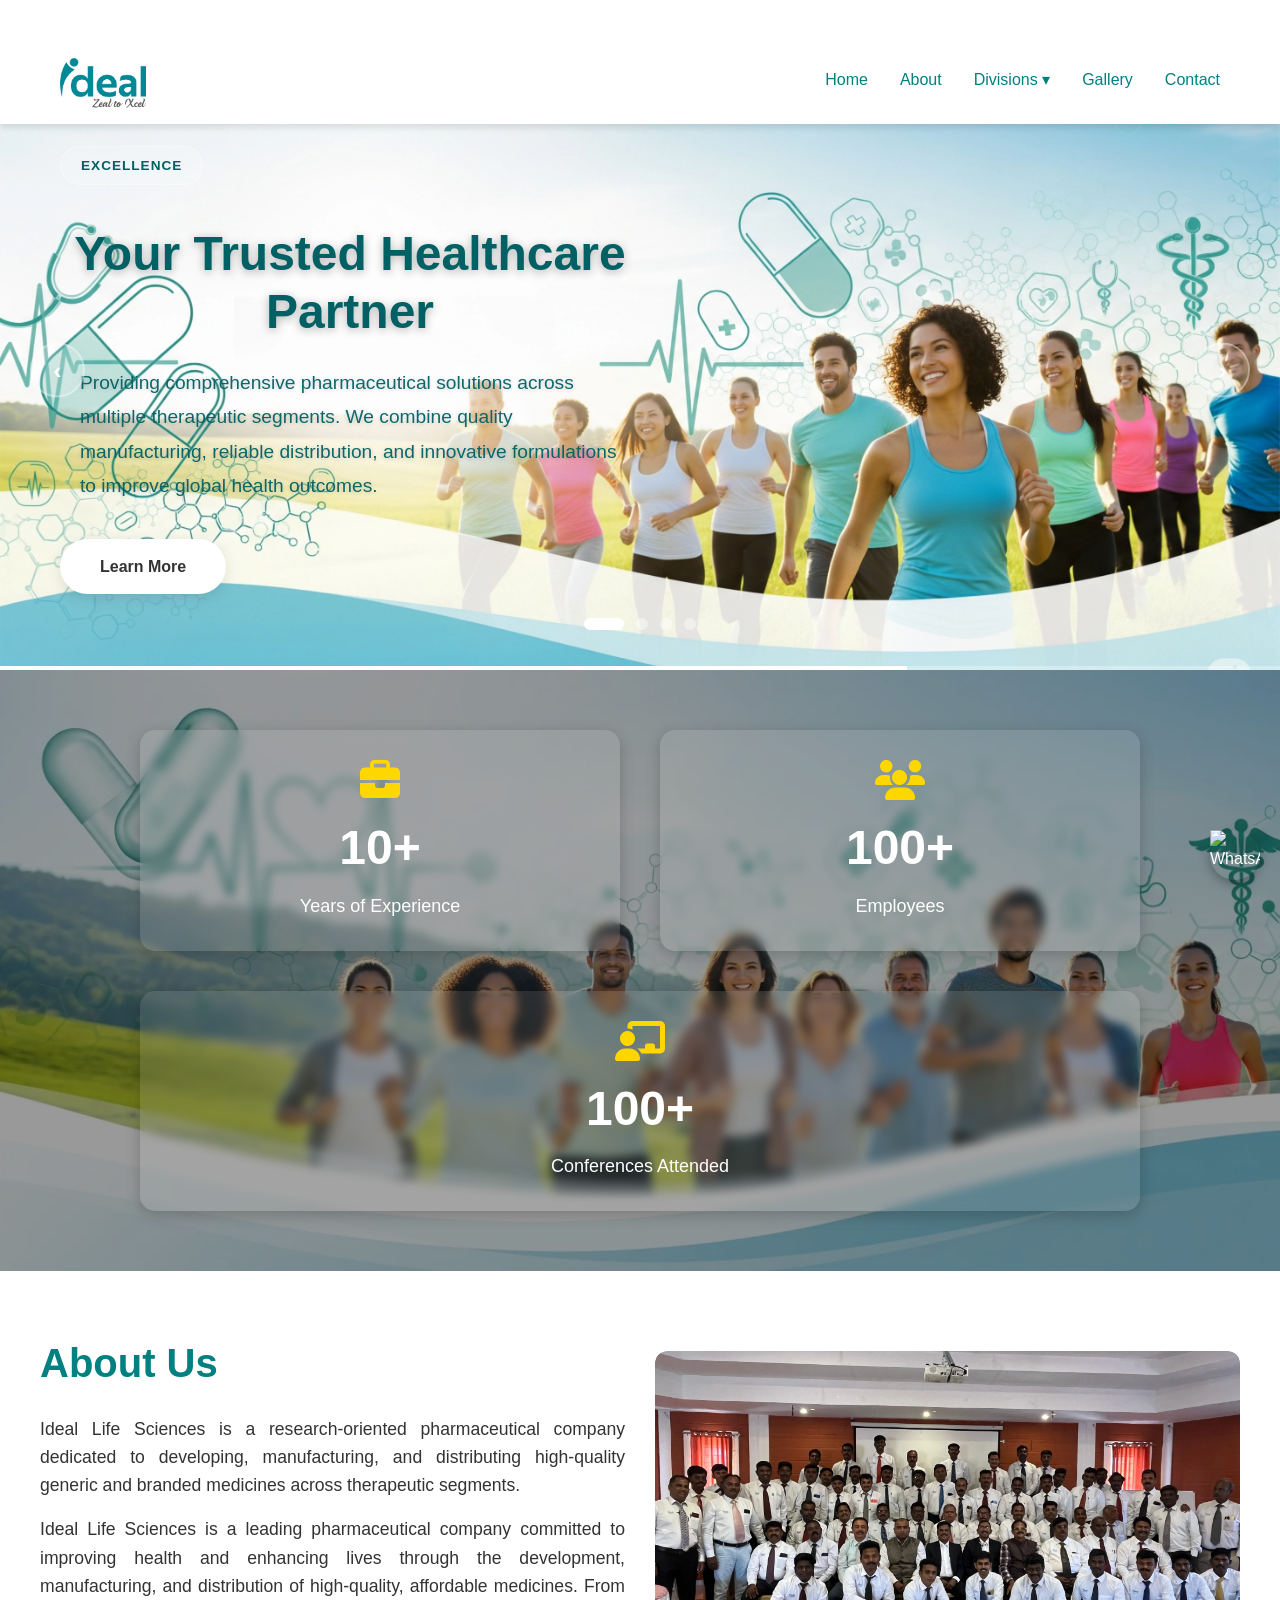
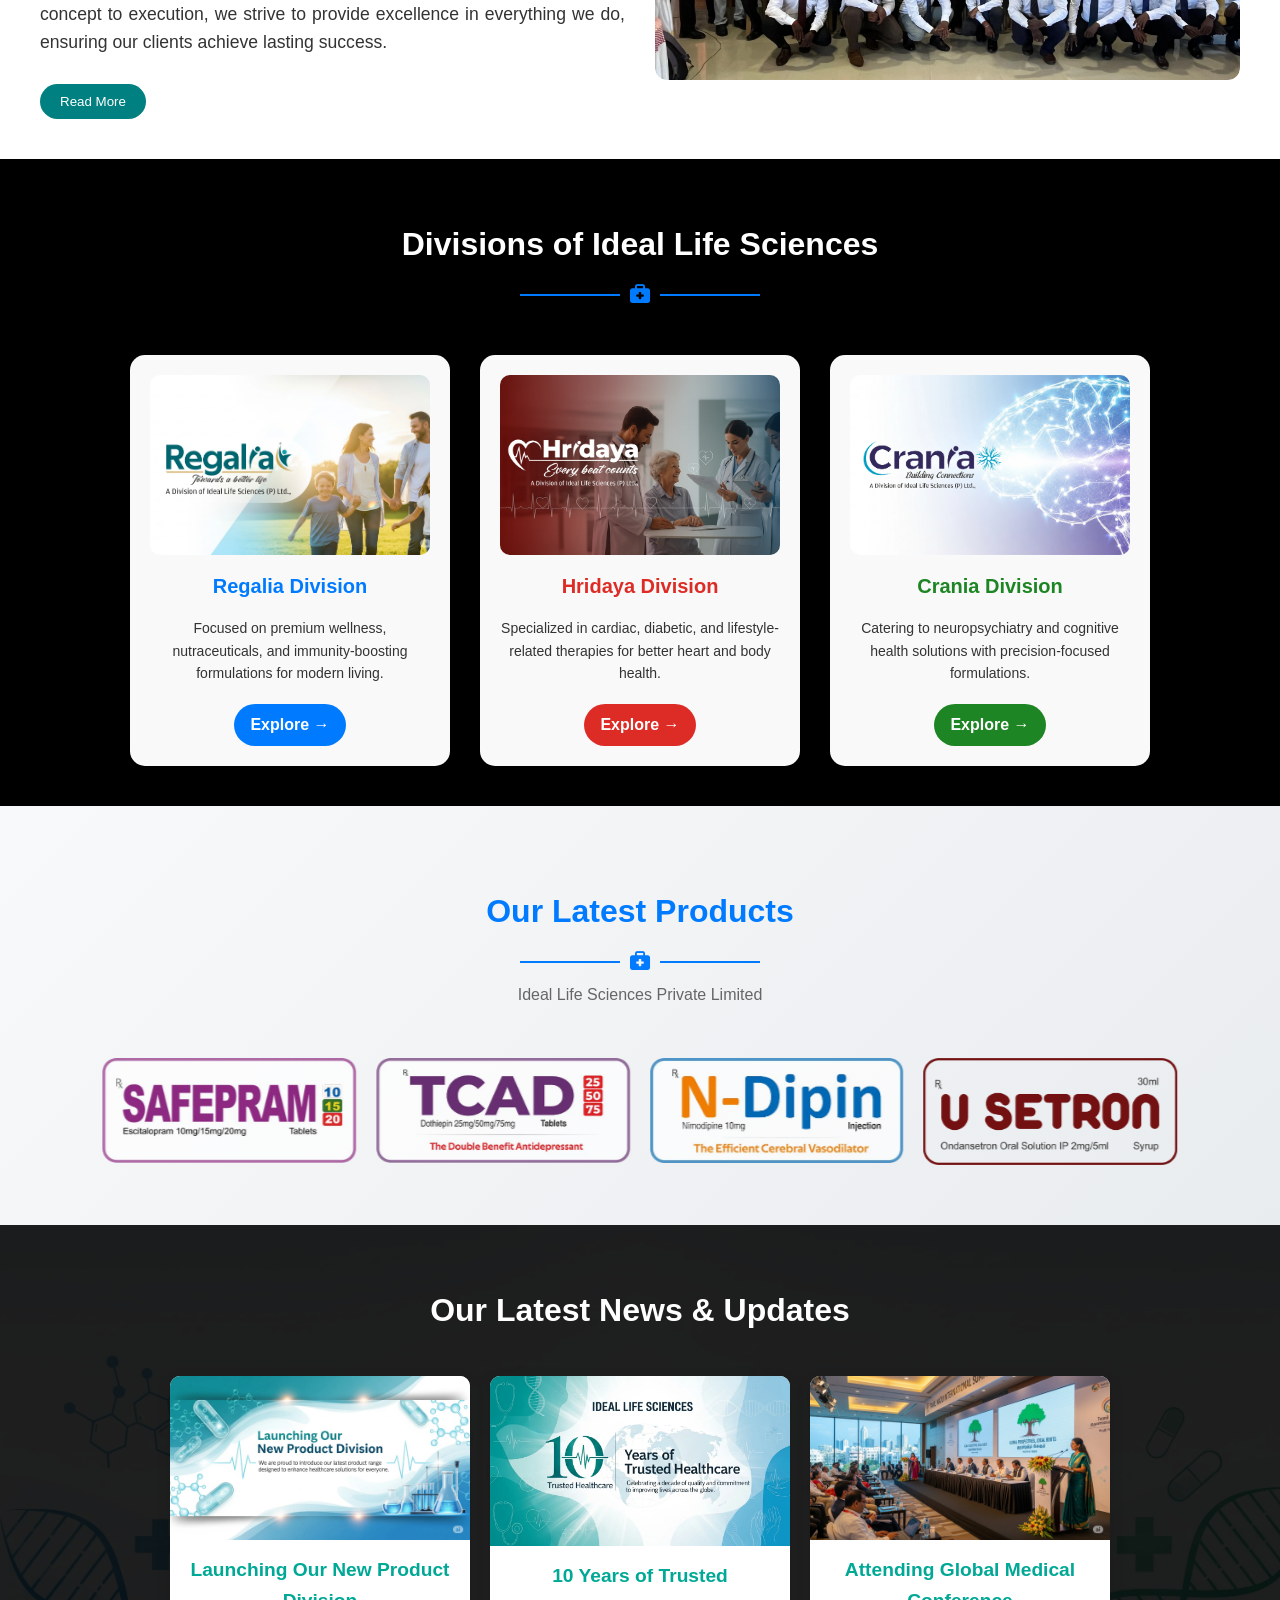
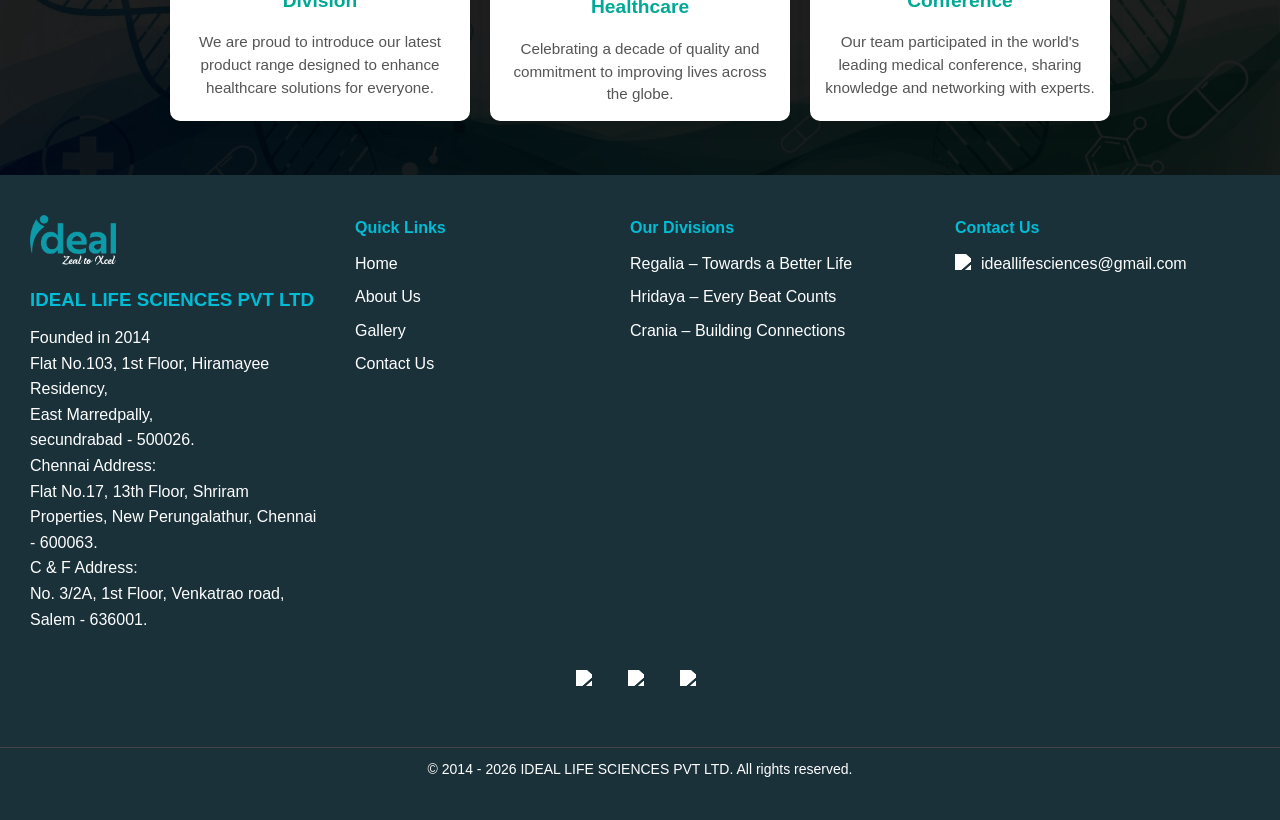
==== commit a2afe58a: "Fixed header overlap issue in regalia page" ====
--- a/index.html
+++ b/index.html
@@ -75,9 +75,9 @@
                 <li class="dropdown-products">
                     <a href="#" class="dropdown-toggle" id="dropdown-toggle">Divisions ▾</a>
                     <ul class="dropdown-content" id="dropdown-content">
-                        <li><a href="Regalia.html">Regalia</a></li>
-                        <li><a href="Hridaya.html">Hridaya</a></li>
-                        <li><a href="Crania.html">Crania</a></li>
+                        <li><a href="regalia.html">Regalia</a></li>
+                        <li><a href="hridaya.html">Hridaya</a></li>
+                        <li><a href="crania.html">Crania</a></li>
                     </ul>
                 </li>
                     <li><a href="Gallery.html">Gallery</a></li>
@@ -191,7 +191,7 @@
     <div style="flex: 1 1 400px;">
       <h2 class="aboutus">About Us</h2>
       <p class="ideal">
-                Ideal Life Sciences is a research-oriented pharmaceutical company dedicated to developing, manufacturing, 
+        Ideal Life Sciences is a research-oriented pharmaceutical company dedicated to developing, manufacturing, 
         and distributing high-quality generic and branded medicines across therapeutic segments.
       </p>
       <p class="ideal">
@@ -363,6 +363,16 @@
 <footer>
   <div id="footer"></div>
 </footer>
+    <!-- fetch html doc -->
+<script>
+  function loadHTML(id, file) { 
+    fetch(file)
+    .then(res => res.text())
+    .then(data => document.getElementById(id).innerHTML = data);
+  }
+
+  loadHTML("footer", "footer.html");  
+</script>
 
   <!-- Carousel JavaScript -->
 <script data-cfasync="false" src="/cdn-cgi/scripts/5c5dd728/cloudflare-static/email-decode.min.js"></script>
--- a/style.css
+++ b/style.css
@@ -1087,7 +1087,7 @@
         position: relative;
         padding: 40px 20px;
         text-align: center;
-        background: url('./images/N&U.png') center/cover no-repeat;
+        background: url('./images/N&U.webp') center/cover no-repeat;
         color: white; /* text color for contrast */
         height: 550px;
       }
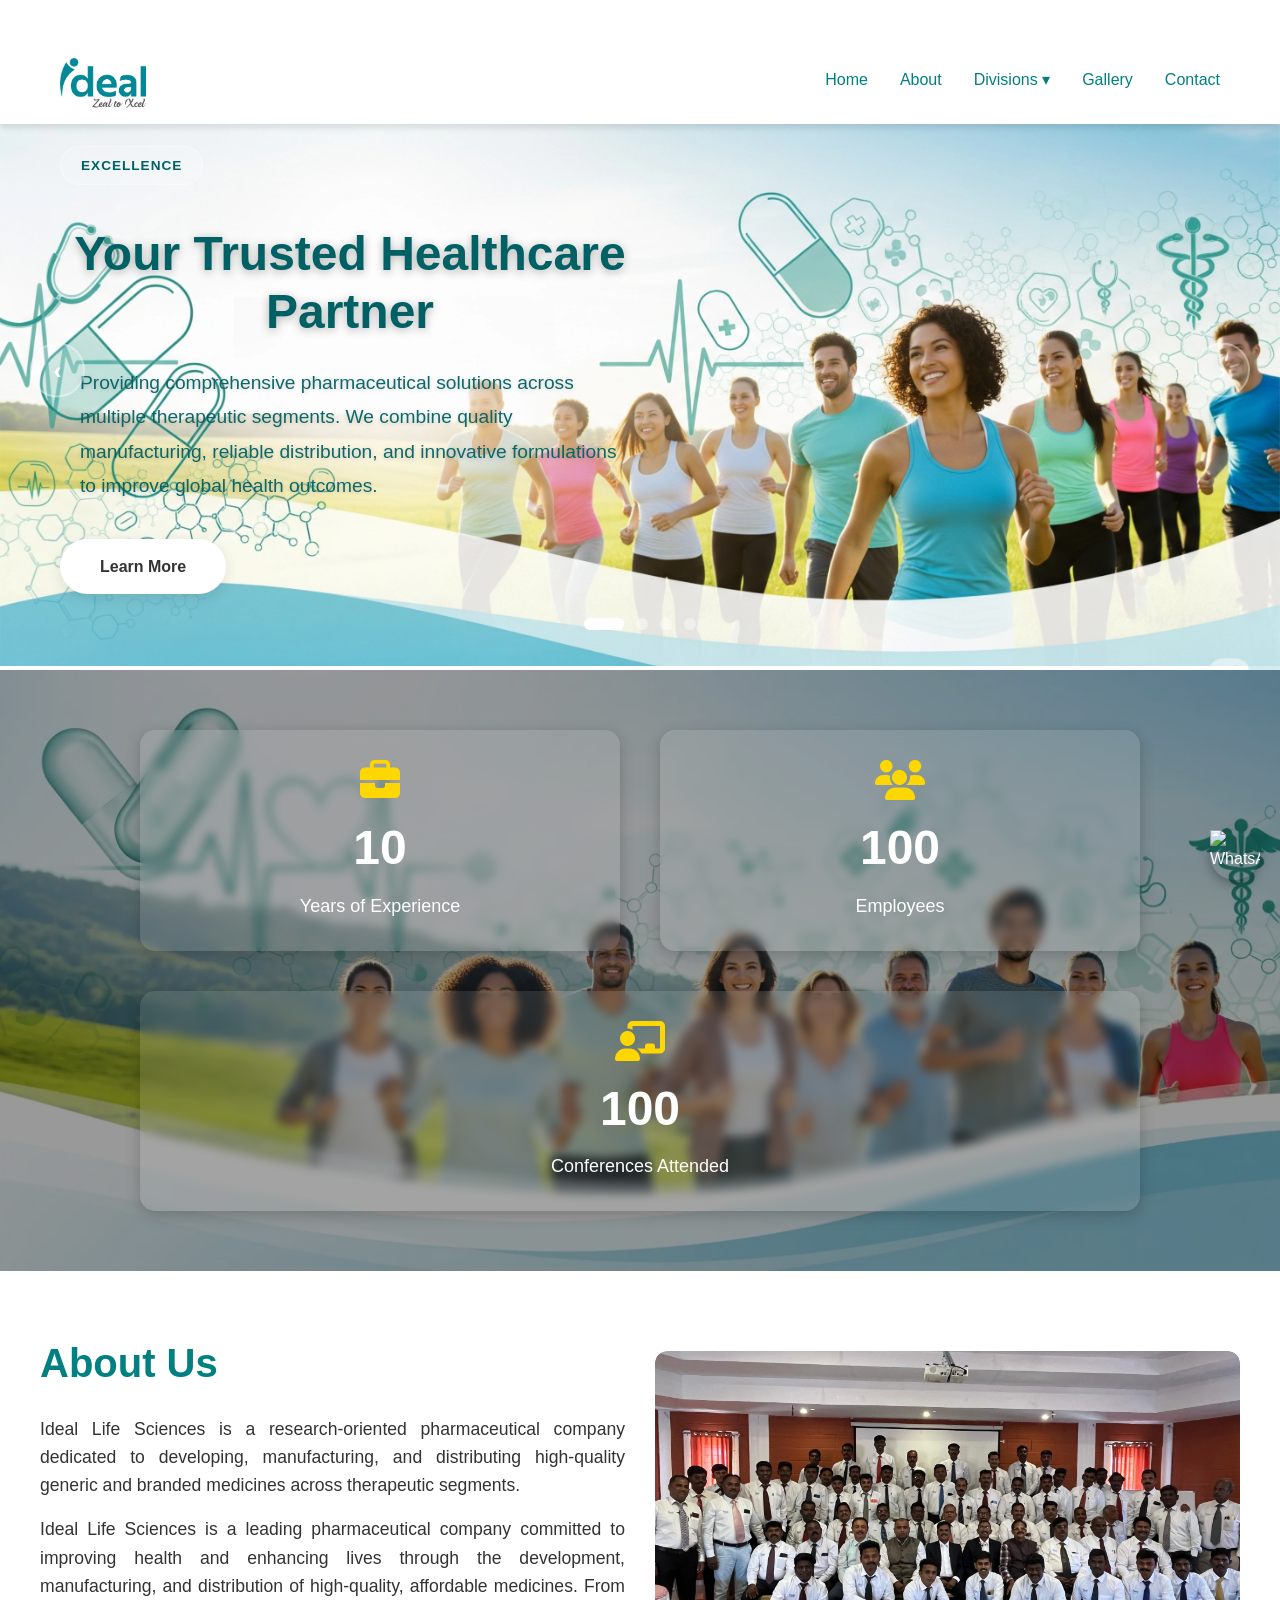
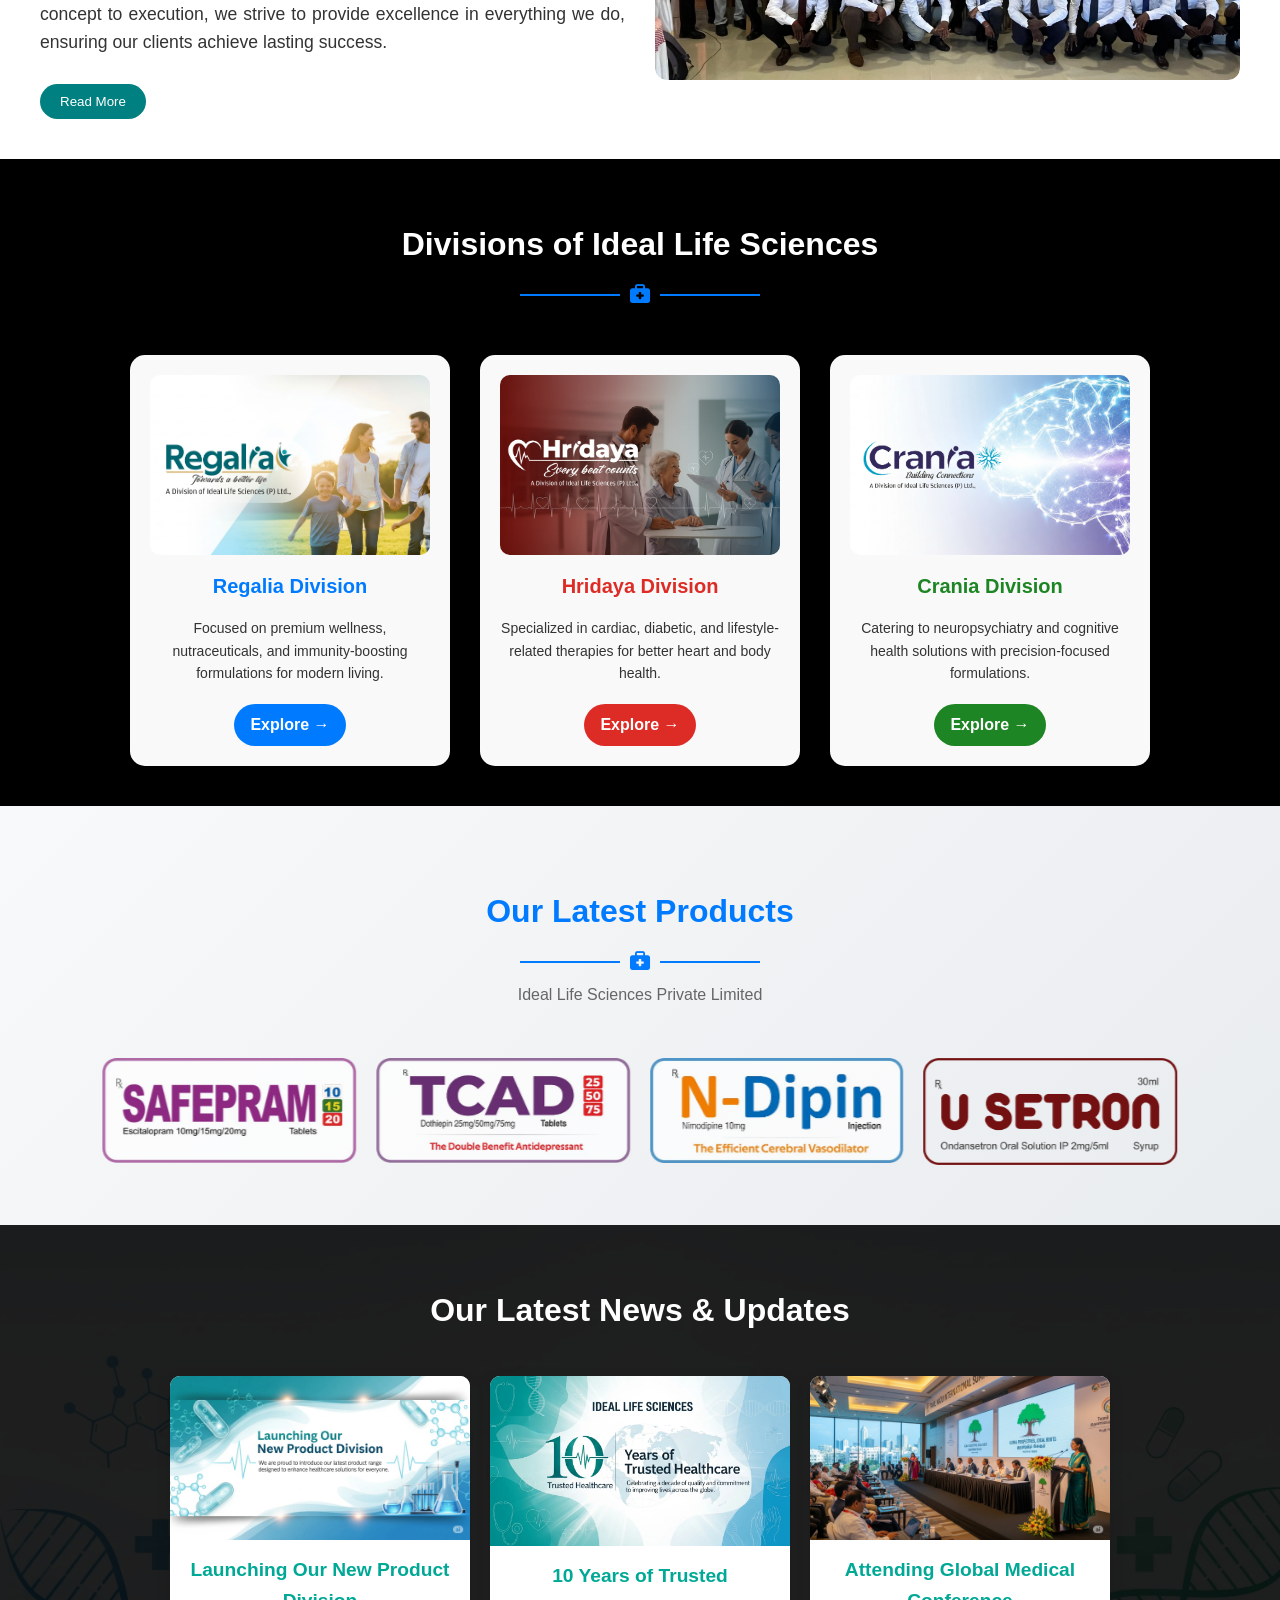
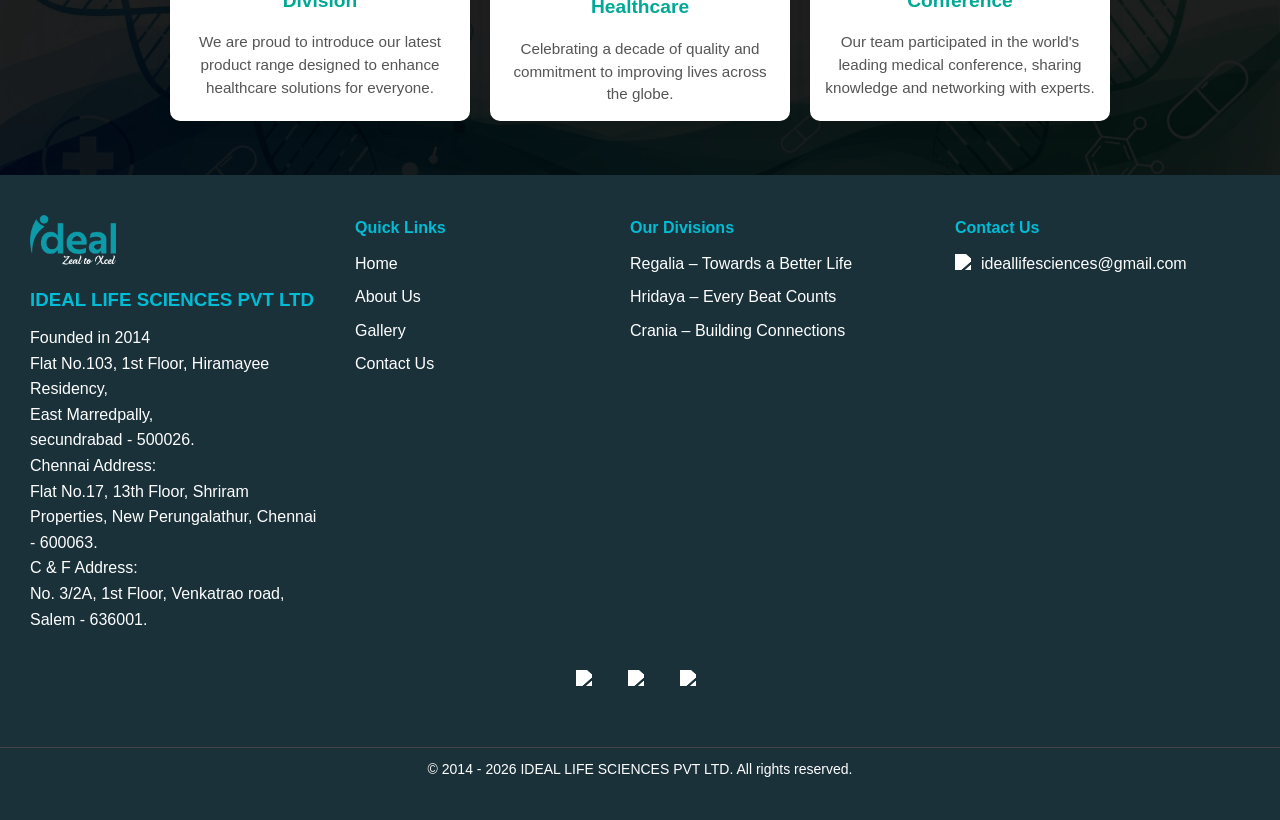
==== commit 5dea1b49: "Fixed header overlap issue in regalia page" ====
--- a/index.html
+++ b/index.html
@@ -62,7 +62,7 @@
 
         <nav class="navbar">
             <div class="container">
-                <div class="logo"><a href="index.html"></a><img src="./images/Ideal Logo 2024 (1).webp" alt=""></div>
+                <div class="logo"><a href="index.html"><img src="./images/Ideal Logo 2024 (1).webp" alt=""></a></div>
                 <button class="nav-toggle" id="navToggle">
                     <span></span>
                     <span></span>
--- a/style.css
+++ b/style.css
@@ -1319,11 +1319,13 @@
     color: #555;
   }
   @media (max-width: 768px) {
-      
+       body{
+    margin-top: 120px;
+  } 
     .hero{
       padding: 140px 0 100px;
     }
-      /* .hero-content h1 {
+      .hero-content h1 {
           font-size: 2rem;
       }
 
@@ -1333,7 +1335,7 @@
 
       .about-grid {
           grid-template-columns: 1fr;
-      } */
+      }
 
   }
 
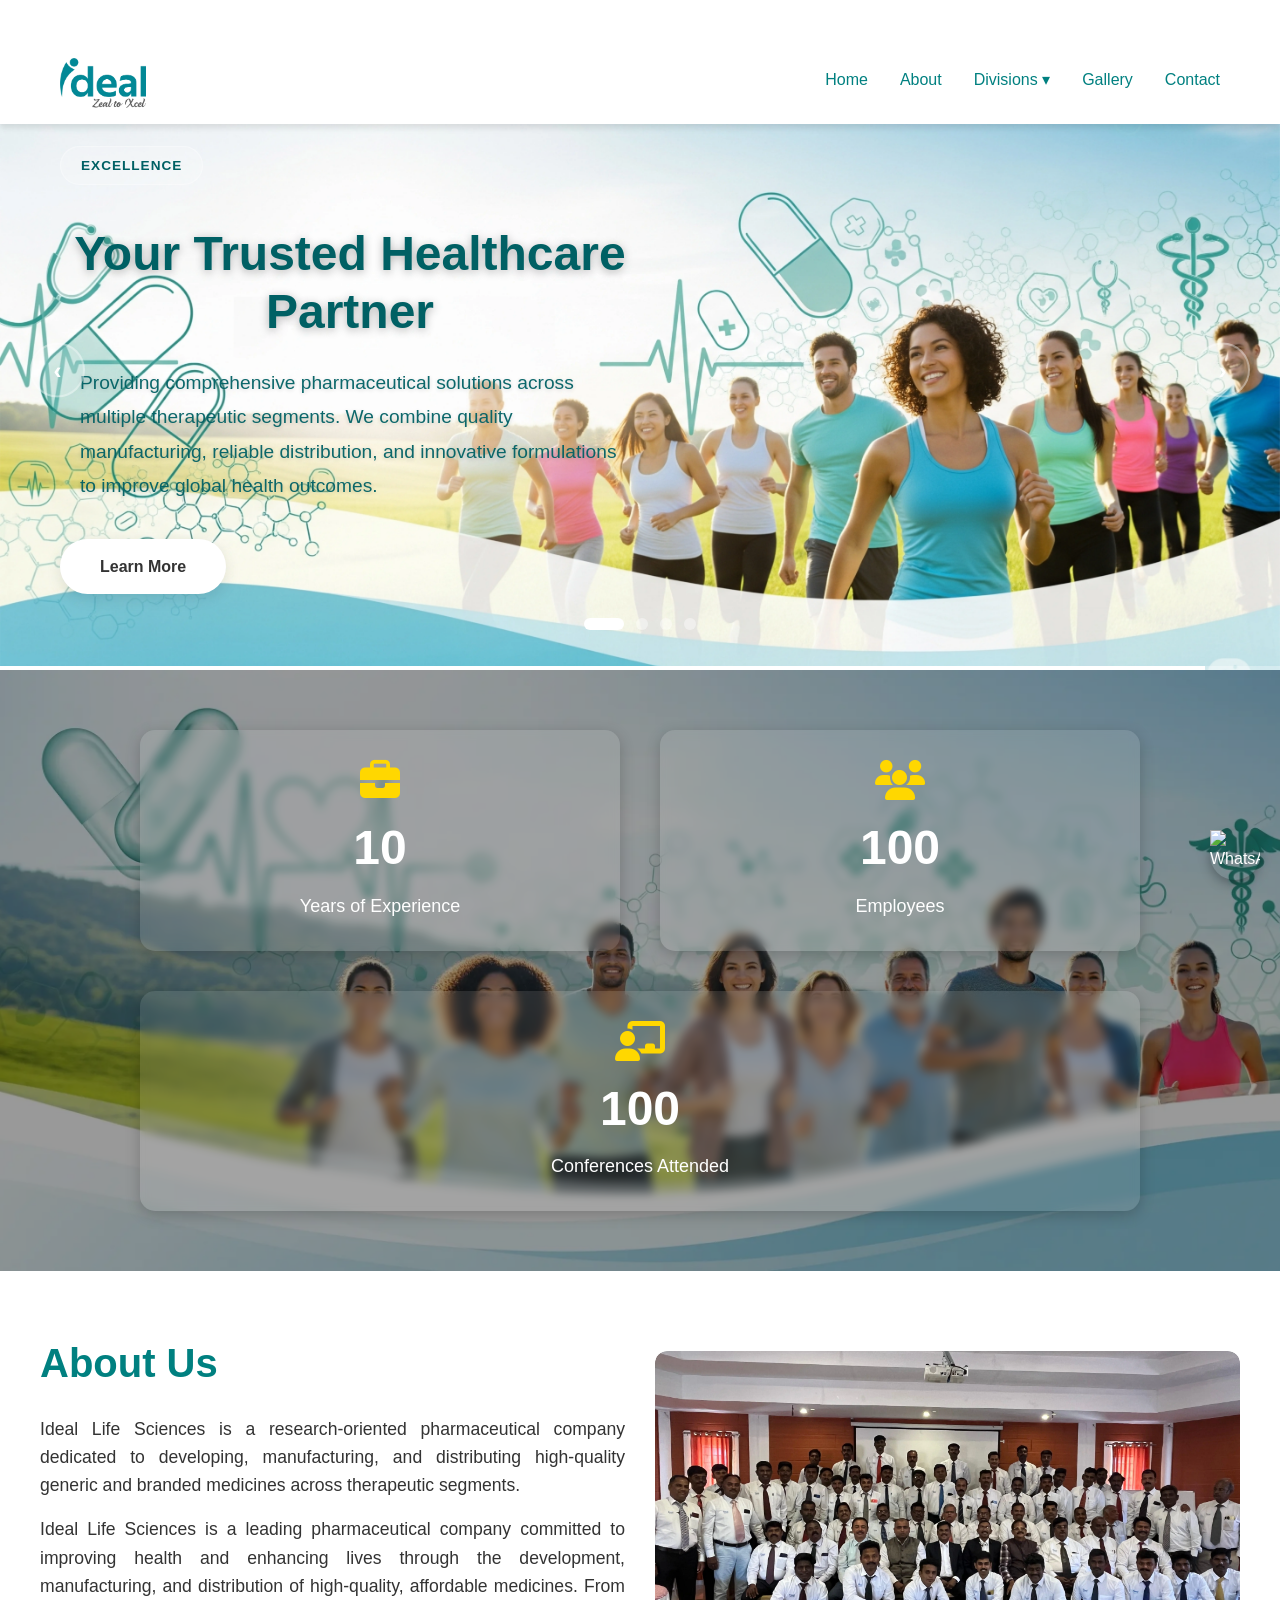
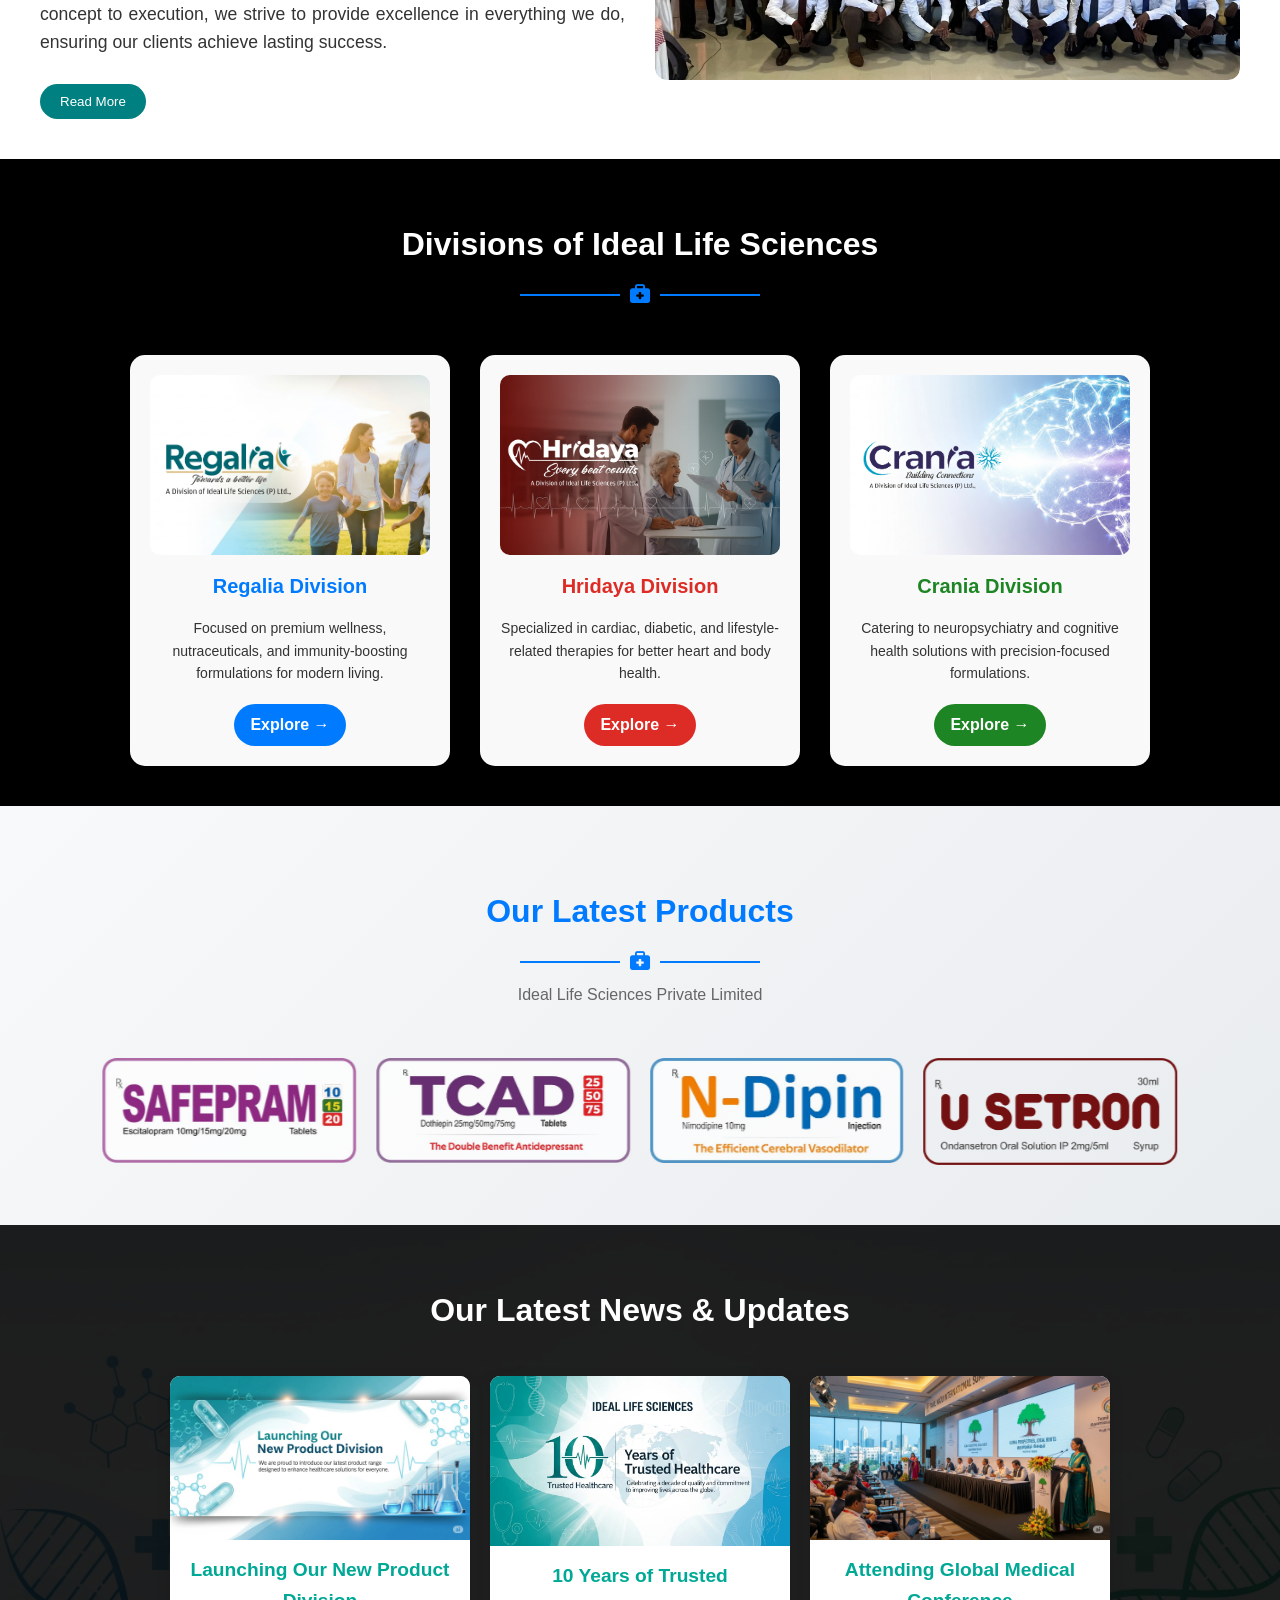
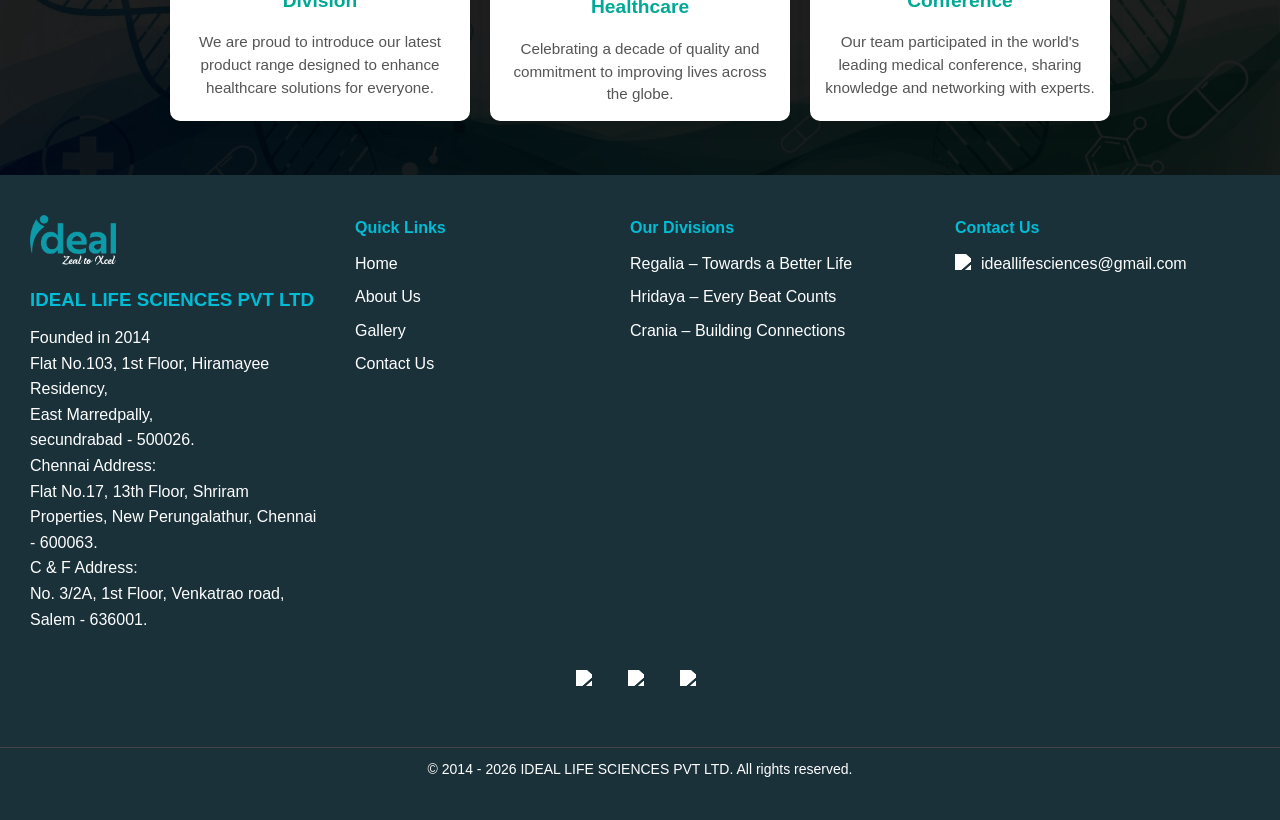
==== commit 738e6eb9: "Overwrite repository with latest project" ====
--- a/index.html
+++ b/index.html
@@ -80,7 +80,7 @@
                         <li><a href="crania.html">Crania</a></li>
                     </ul>
                 </li>
-                    <li><a href="Gallery.html">Gallery</a></li>
+                    <li><a href="index.html">Gallery</a></li>
                     <li><a href="contact.html">Contact</a></li>
                 </ul>
             </div>
--- a/style.css
+++ b/style.css
@@ -573,11 +573,12 @@
 
 
   /* Mobile header offset */
-  @media (max-width: 768px) {
+  /* @media (max-width: 768px) {
     section:first-of-type {
-      margin-top: 0; /* Carousel already has margin-top */
-    }
-  }
+      /* margin-top: 0; */
+       /* Carousel already has margin-top */
+    /* }
+  } */ 
 
 
   /* ============================
@@ -1319,9 +1320,7 @@
     color: #555;
   }
   @media (max-width: 768px) {
-       body{
-    margin-top: 120px;
-  } 
+
     .hero{
       padding: 140px 0 100px;
     }
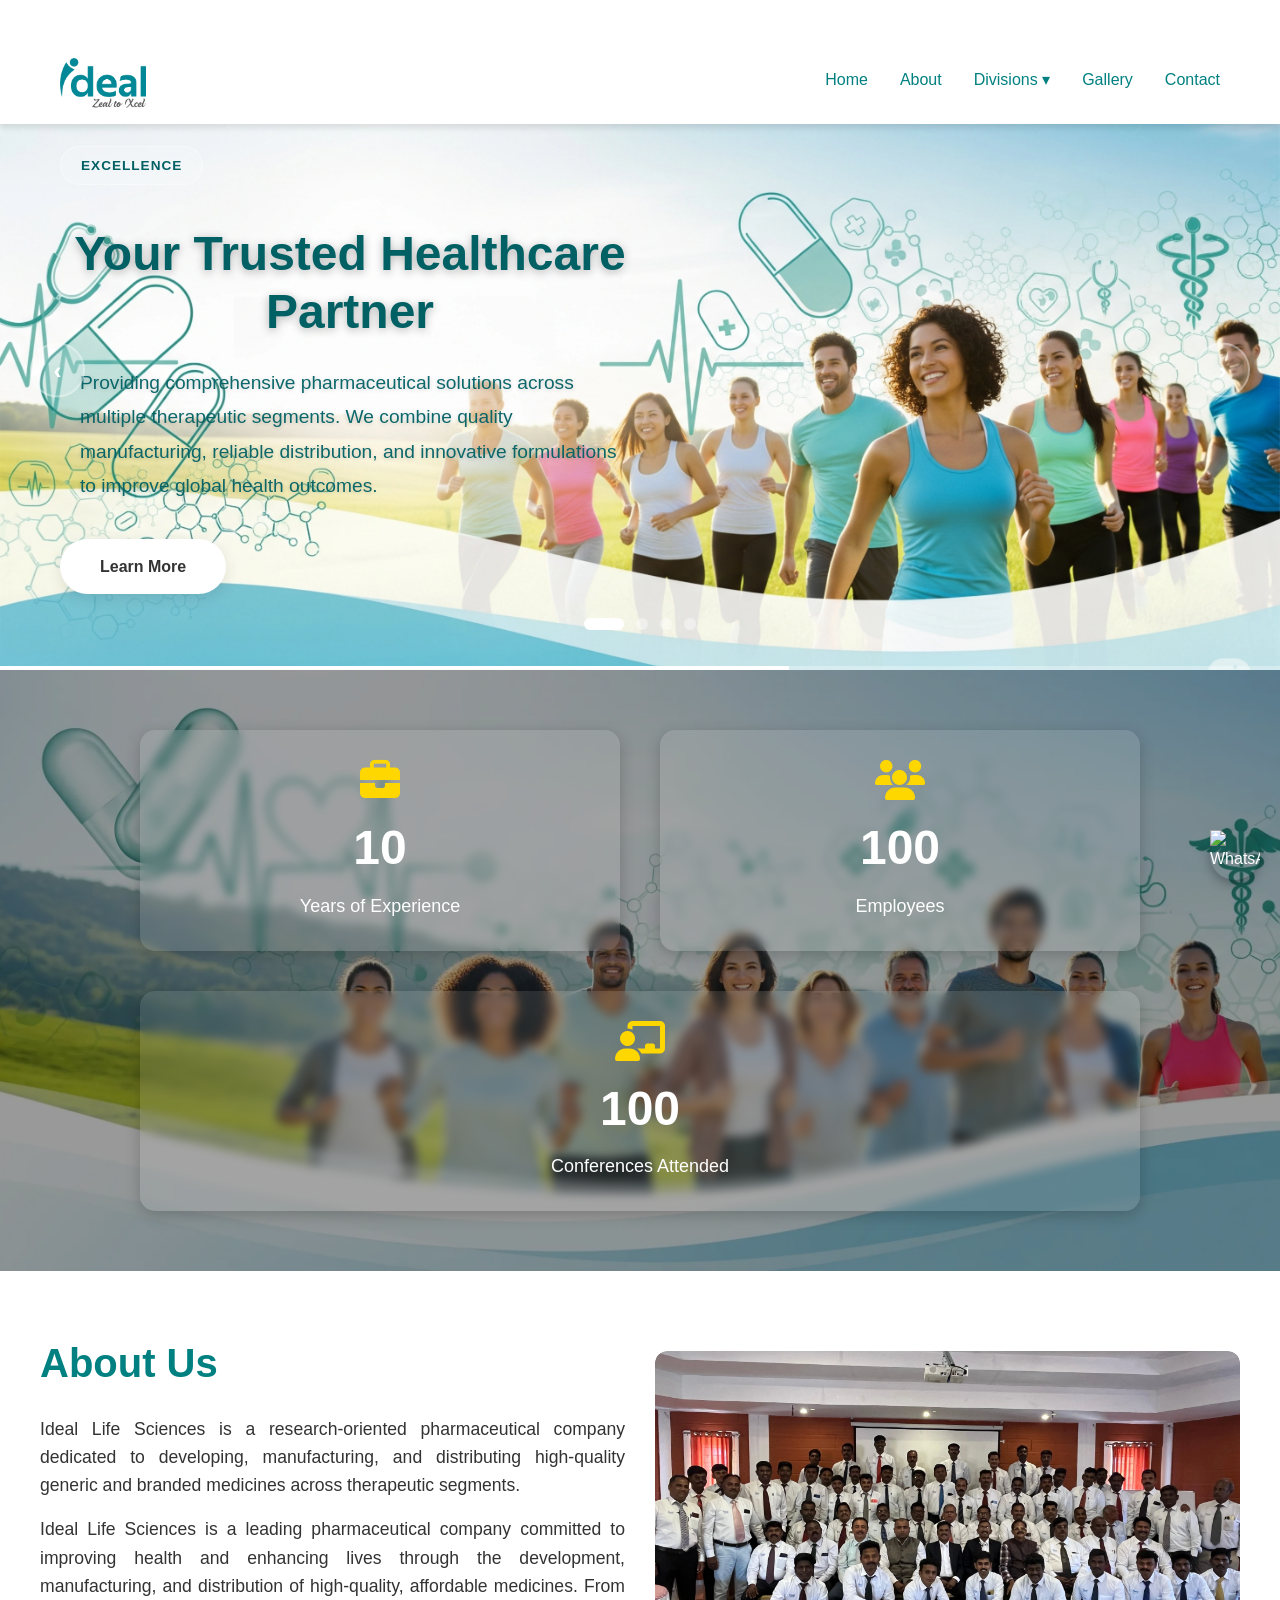
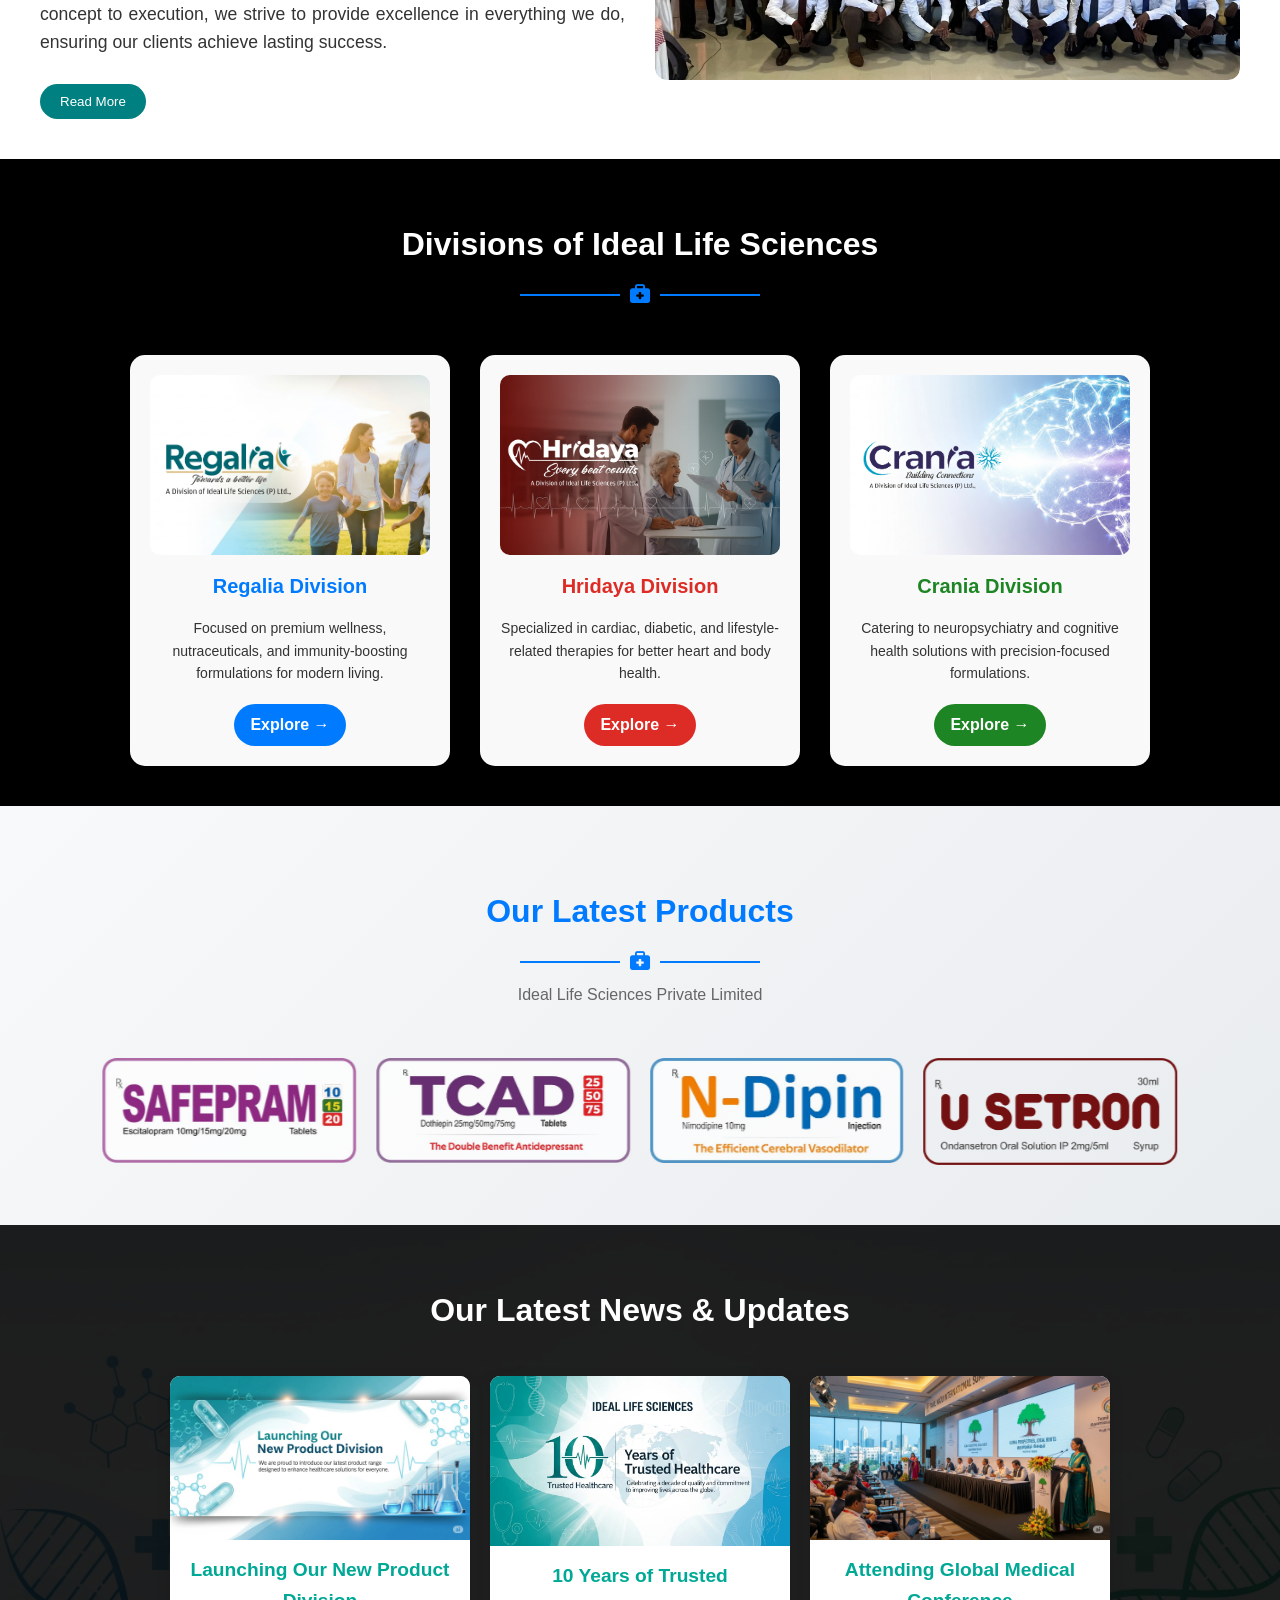
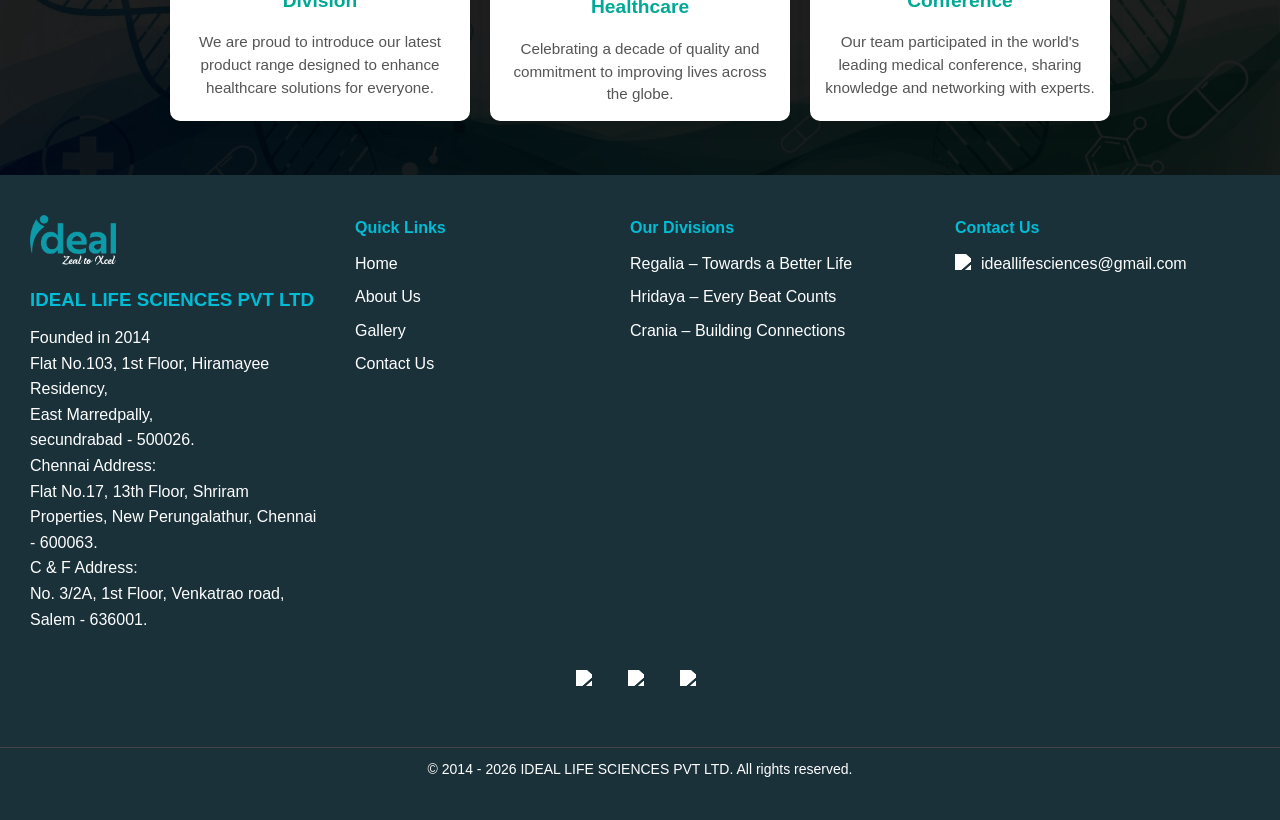
==== commit 9daa081e: "updated" ====
--- a/index.html
+++ b/index.html
@@ -211,6 +211,13 @@
       ">Read More</button>
     </div>
 
+    <script>
+      // readmore about.html
+     function redirectToAbout() {
+            window.location.href = 'about.html'; // Change this to your actual About Us page URL
+        }
+    </script>
+    
     <!-- Right: Video Embed -->
     <div style="flex: 1 1 400px;">
       <div style="position: relative; padding-bottom: 56.25%; height: 0; overflow: hidden; border-radius: 12px;">
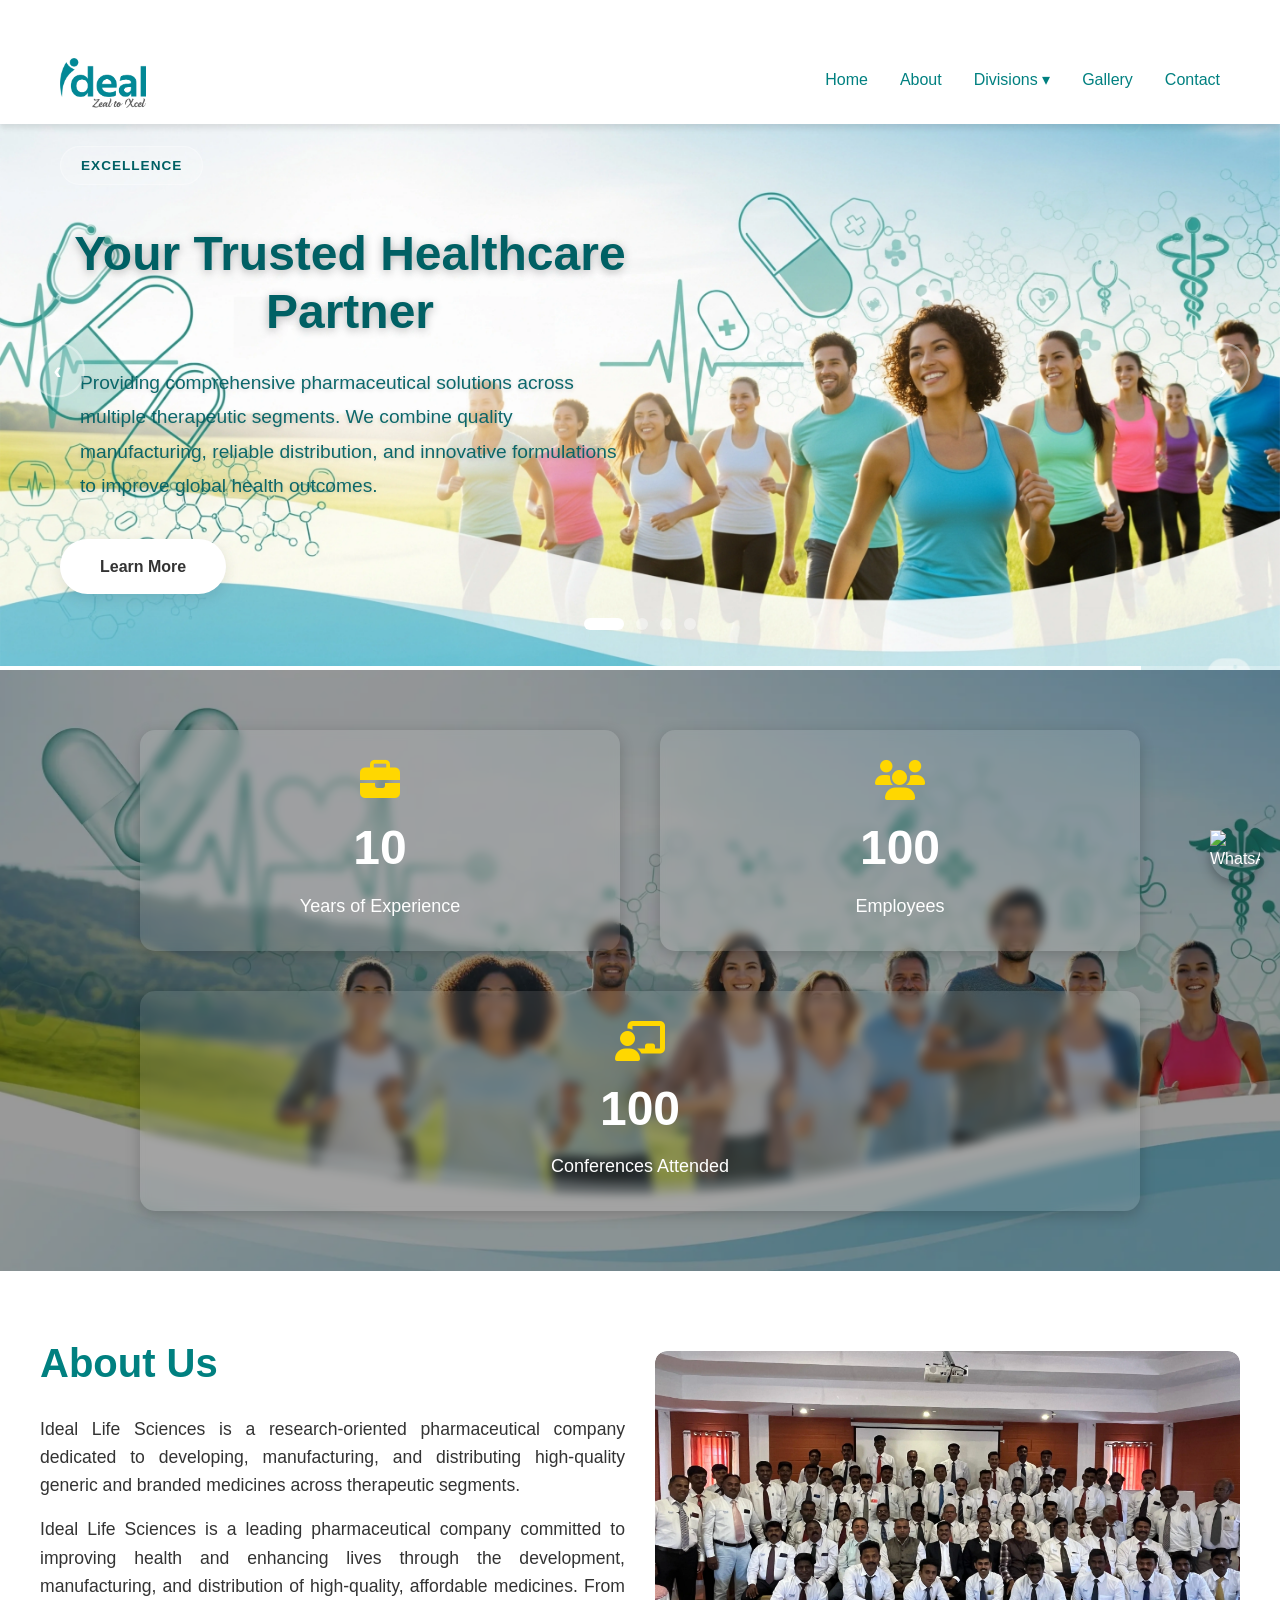
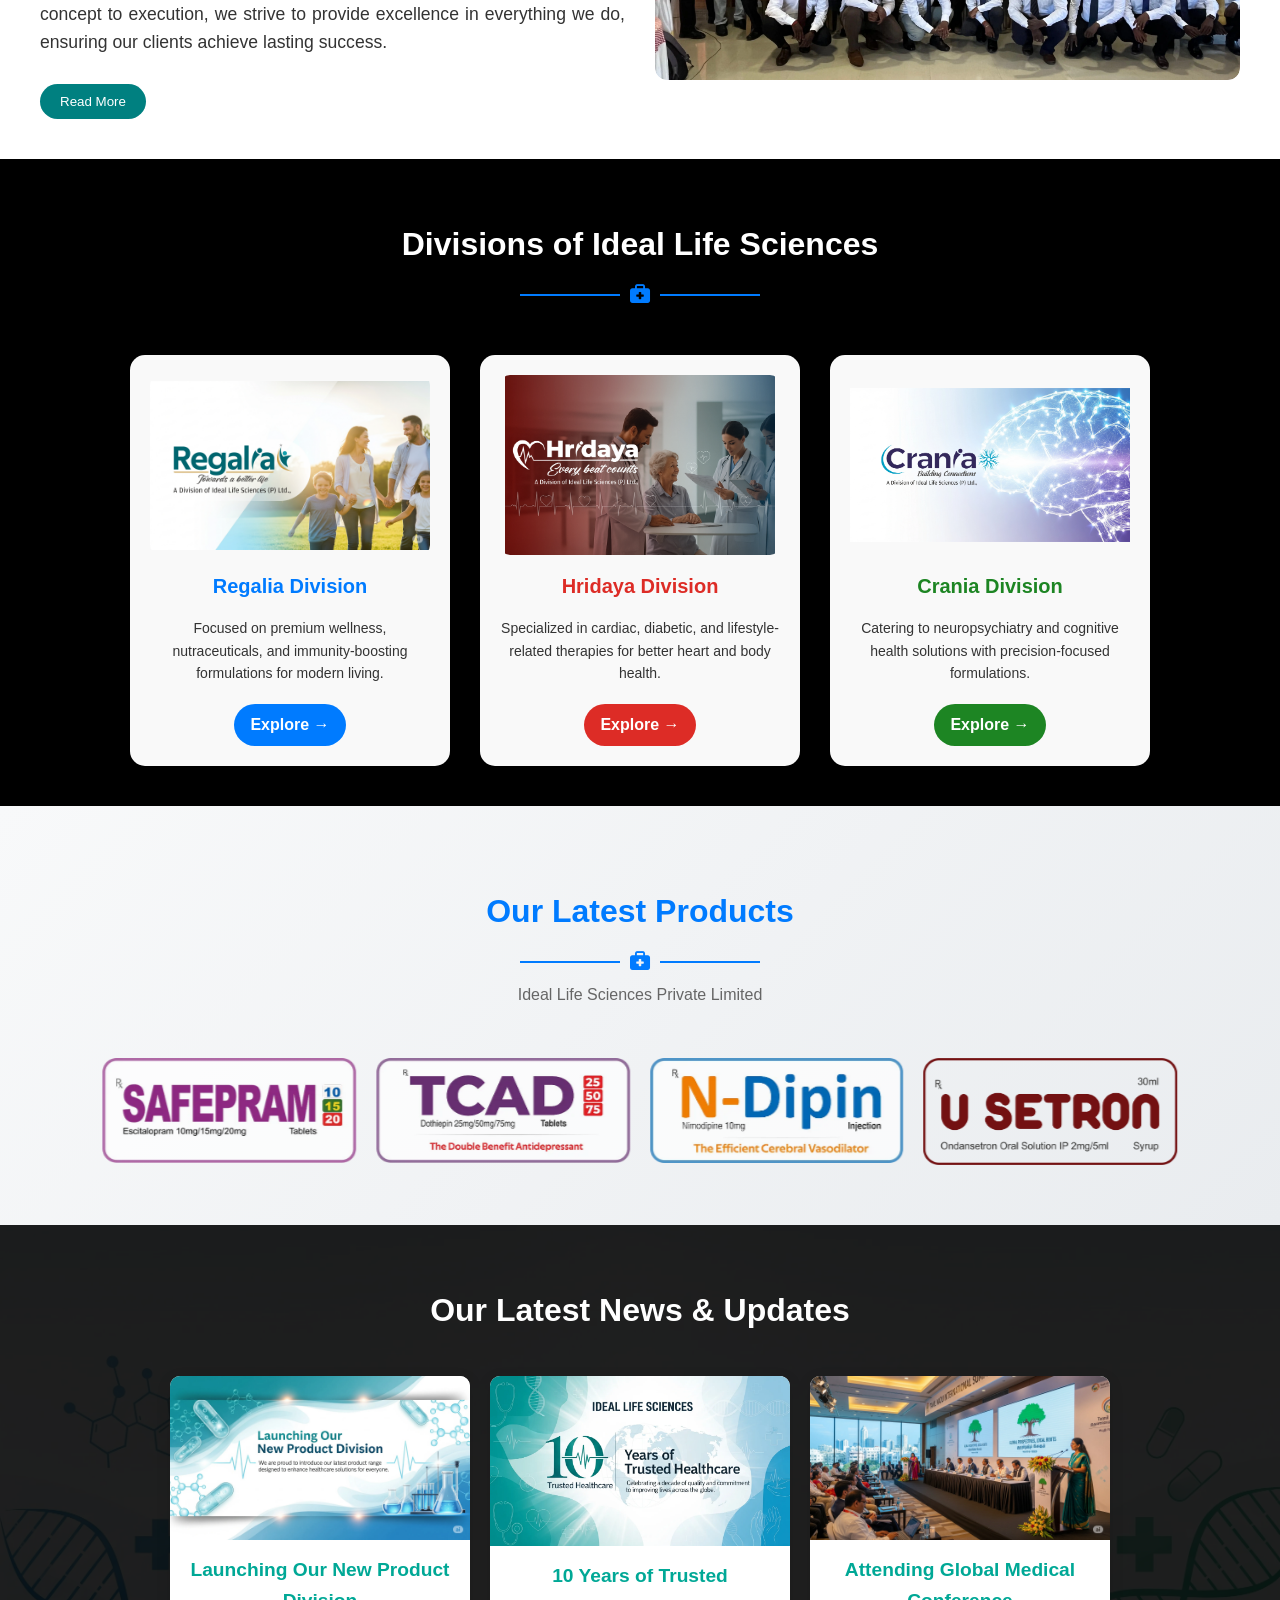
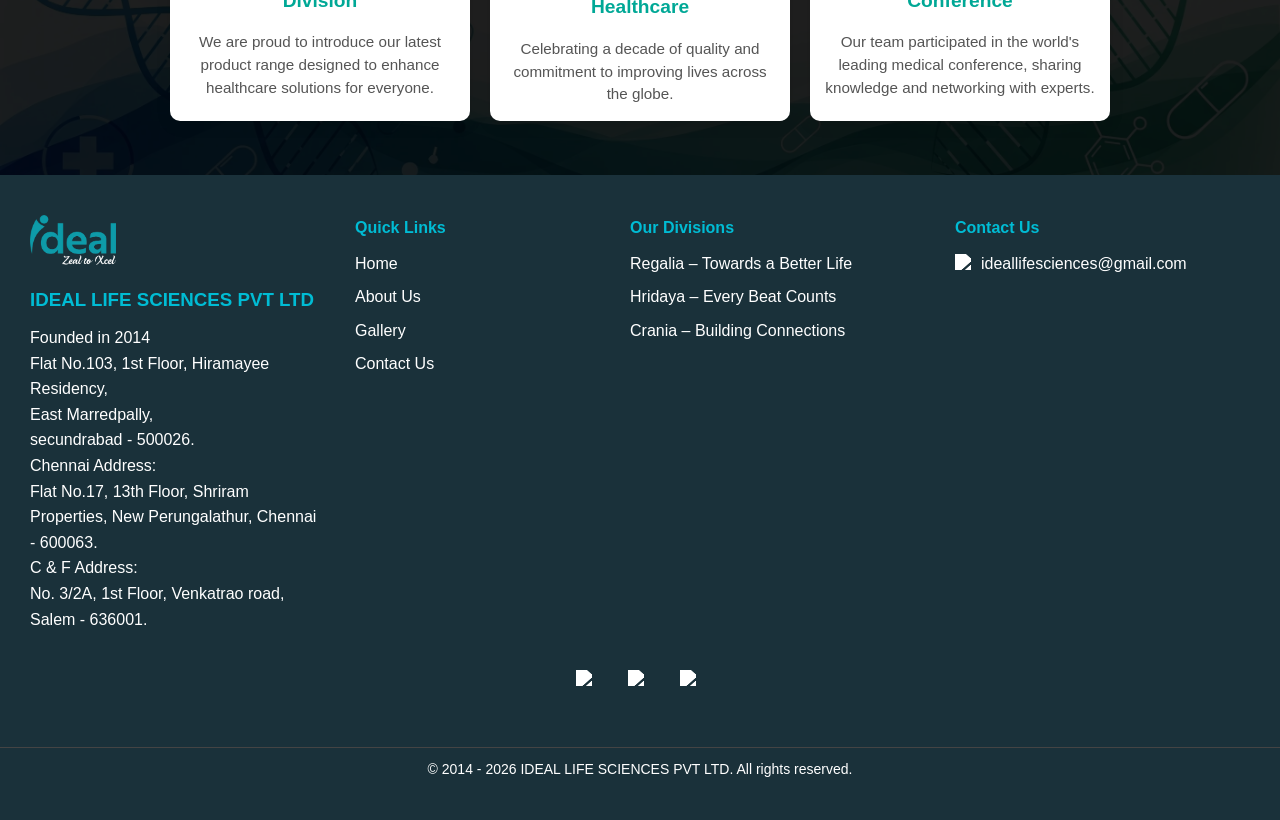
==== commit 42f6bf3d: "Updated website" ====
--- a/index.html
+++ b/index.html
@@ -228,7 +228,7 @@
           allowfullscreen
           style="position: absolute; top: 0; left: 0; width: 100%; height: 100%; border-radius: 12px;"
         ></iframe> -->
-        <img src="images/Ideal groups.webp" alt="Ideal groups" style="position: absolute; top: 0; left: 0; width: 100%; height: 100%; object-fit: cover; border-radius: 12px;">
+        <img  rel="preload" as="image" src="images/Ideal groups.webp" alt="Ideal groups" style="position: absolute; top: 0; left: 0; width: 100%; height: 100%; object-fit: cover; border-radius: 12px;">
       </div>
     </div>
 
@@ -252,7 +252,7 @@
 
       <!-- REGALIA -->
       <div class="division-card" data-aos-delay="100">
-        <img src="./images/Division logo/regalia cd.webp" alt="Regalia">
+        <img src="./images/Division logo/regalia cd.webp" alt="Regalia" width="300" height="300" loading="lazy">
         <h3 style="color: #007bff;">Regalia Division</h3>
         <p>Focused on premium wellness, nutraceuticals, and immunity-boosting formulations for modern living.</p>
         <a href="regalia.html" class="Regaliabtn">Explore →</a>
@@ -260,7 +260,7 @@
 
       <!-- HRIDAYA -->
       <div class="division-card" data-aos-delay="300">
-        <img src="./images/Division logo/hridaya cd.webp" alt="Hridaya">
+        <img src="./images/Division logo/hridaya cd.webp" alt="Hridaya" width="300" height="300" loading="lazy">
         <h3 style="color: #dd2c26;">Hridaya Division</h3>
         <p>Specialized in cardiac, diabetic, and lifestyle-related therapies for better heart and body health.</p>
         <a href="hridaya.html" class="hridayabtn">Explore →</a>
@@ -268,7 +268,7 @@
 
       <!-- CRANIA -->
       <div class="division-card" data-aos-delay="500">
-        <img src="./images/Division logo/crania cd.webp" alt="Crania">
+        <img src="./images/Division logo/crania cd.webp" alt="Crania" width="300" height="300" loading="lazy">
         <h3 style="color: #1D8523;">Crania Division</h3>
         <p>Catering to neuropsychiatry and cognitive health solutions with precision-focused formulations.</p>
         <a href="crania.html" class="craniabtn">Explore →</a>
--- a/style.css
+++ b/style.css
@@ -569,6 +569,11 @@
       }
   }
 
+  .carousel,
+.division-container,
+.news-cards {
+  transform: translateZ(0);
+}
   /* END OF NEW CAROUSEL STYLES */
 
 
@@ -790,9 +795,12 @@
       .division-card img {
         width: 100%;
         height: 180px;
-        object-fit: cover;
+        /* object-fit: cover; */
         border-radius: 10px;
         margin-bottom: 15px;
+          width: 100%;
+  aspect-ratio: 1 / 1;   /* Prevents jumping */
+  object-fit: contain;
       }
 
       .division-card h3 {
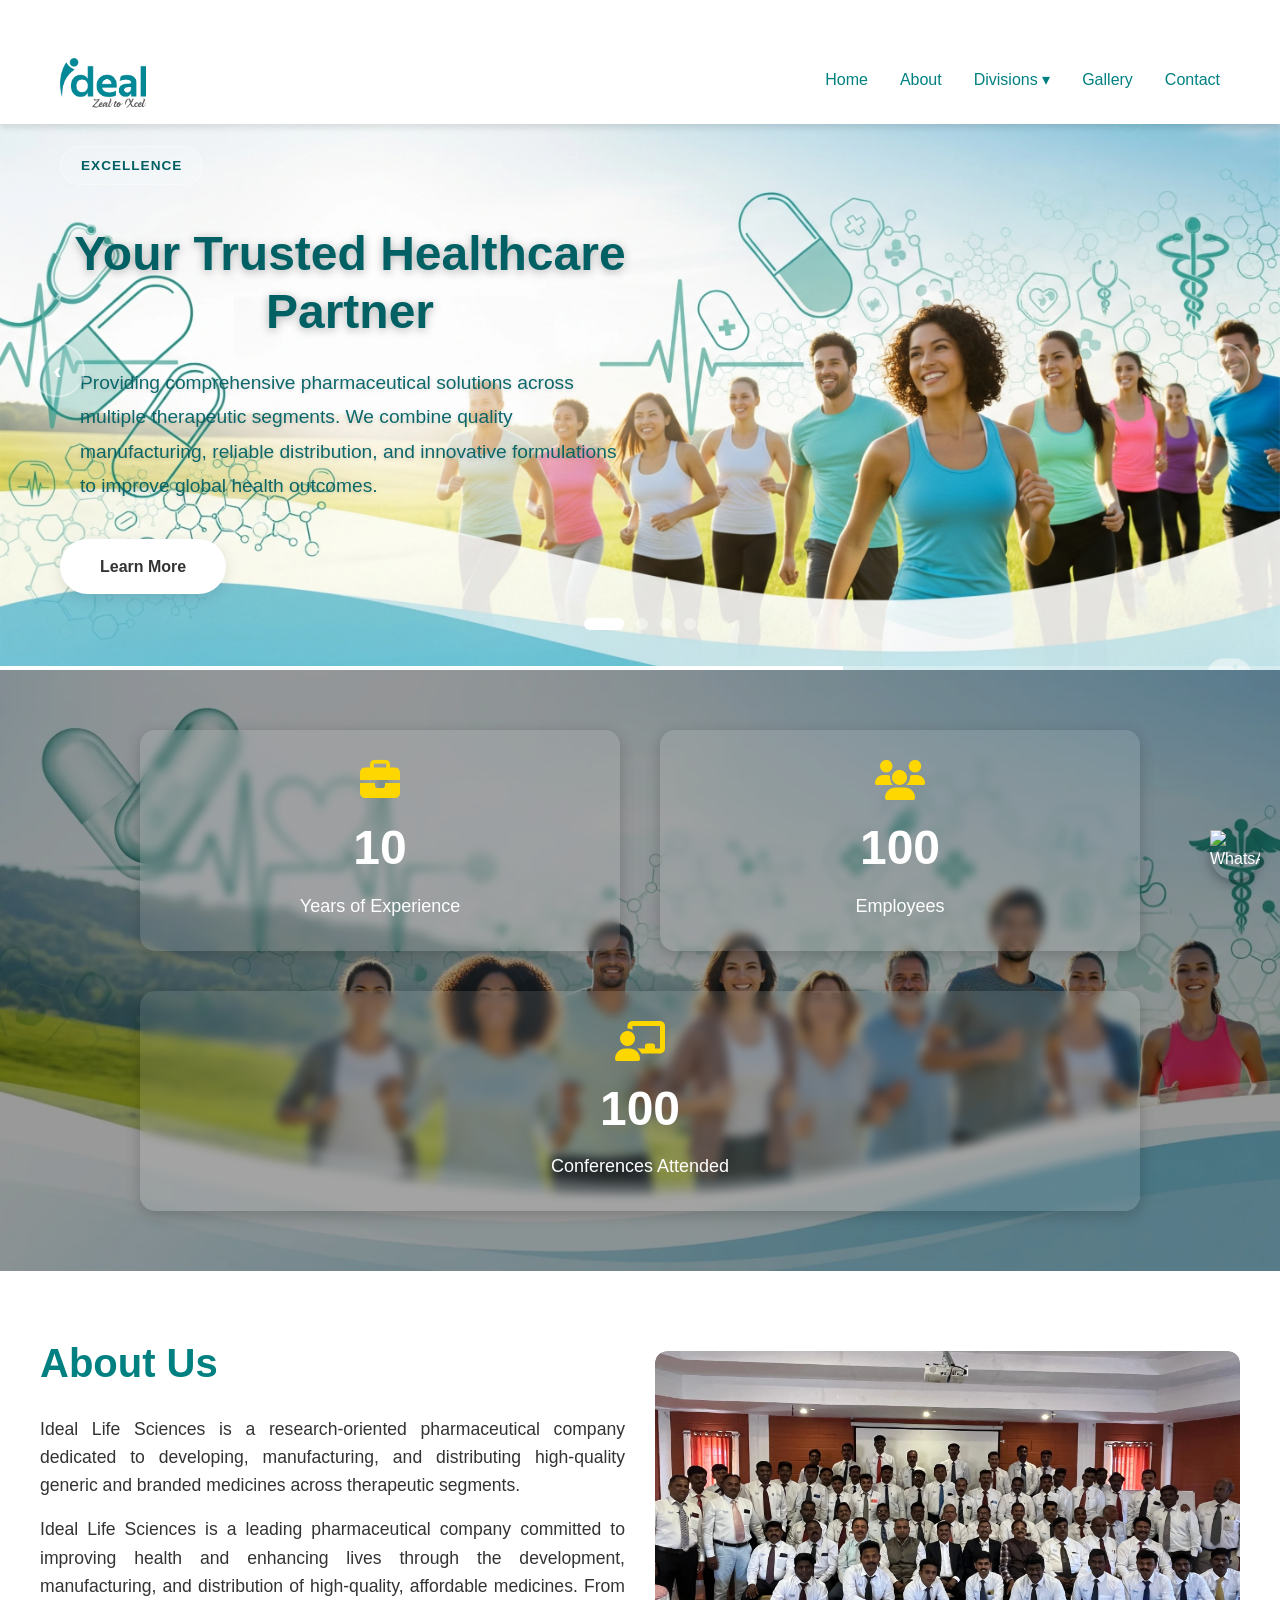
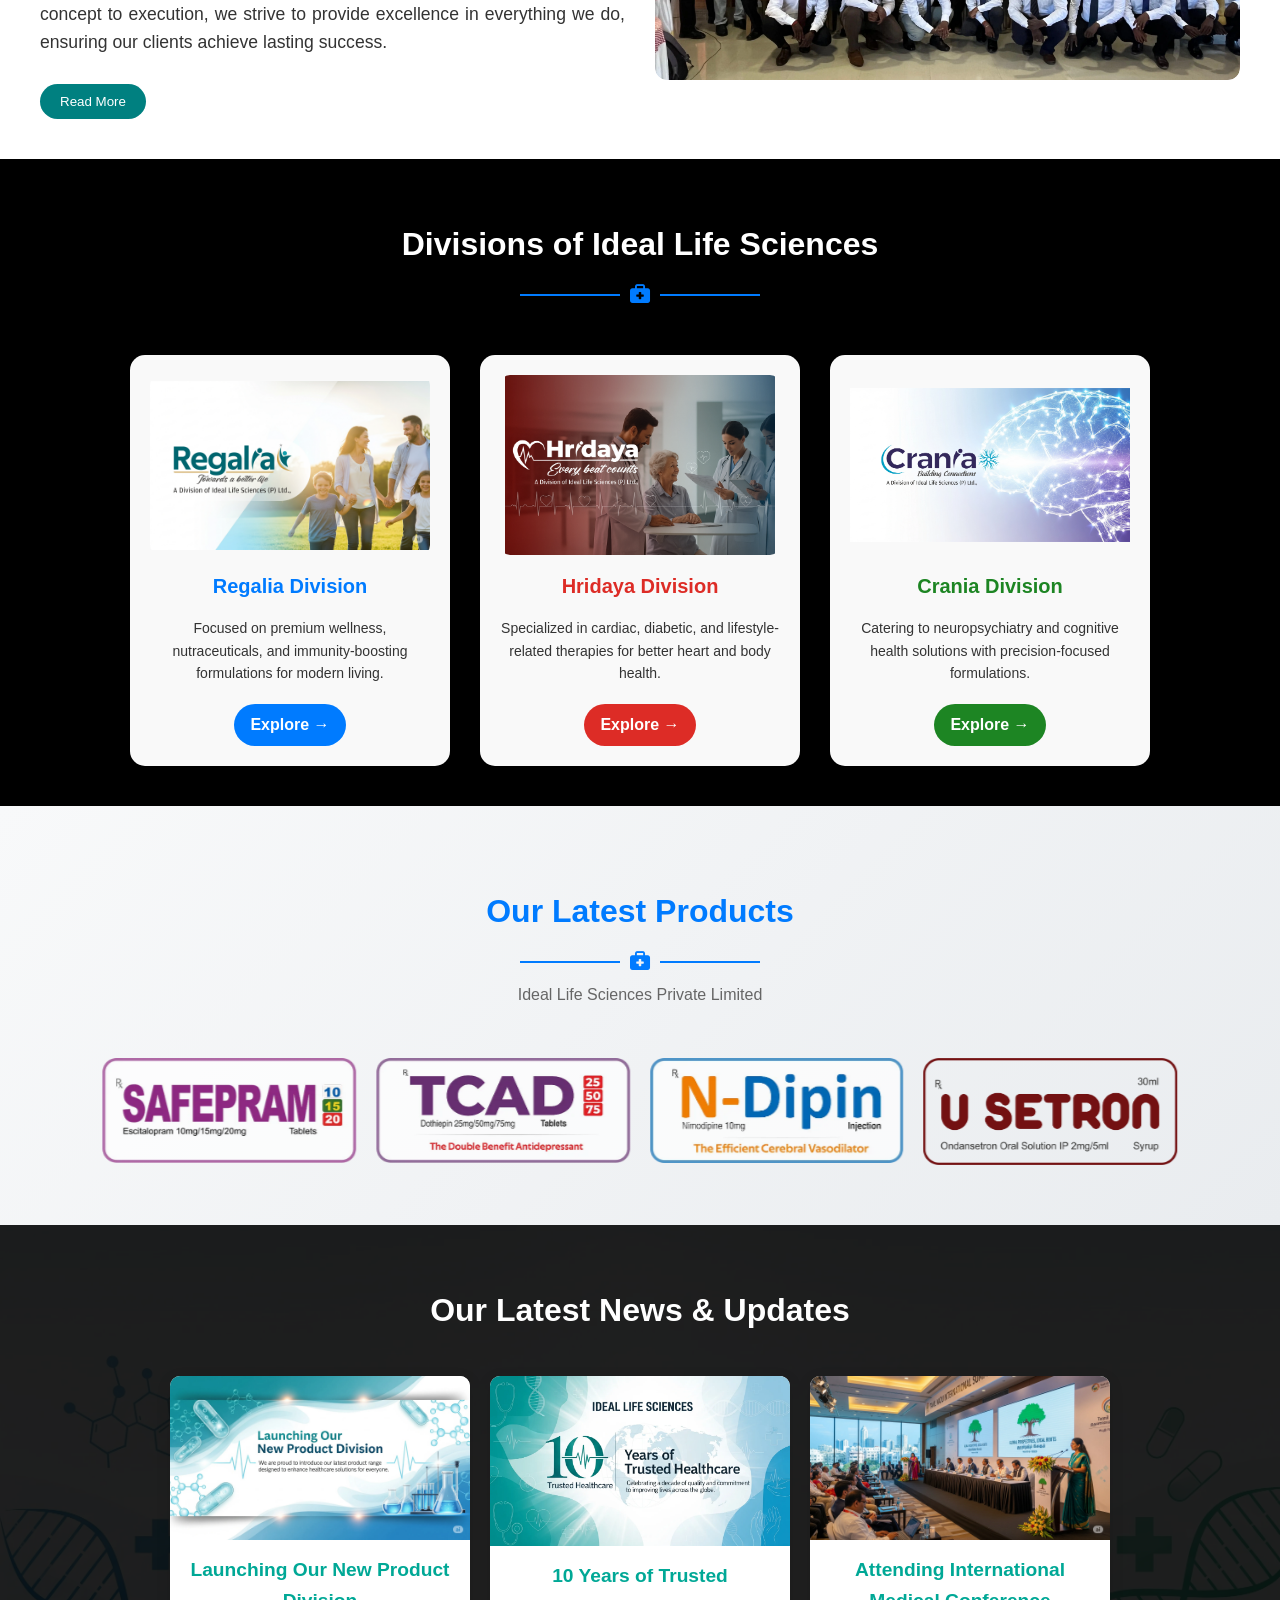
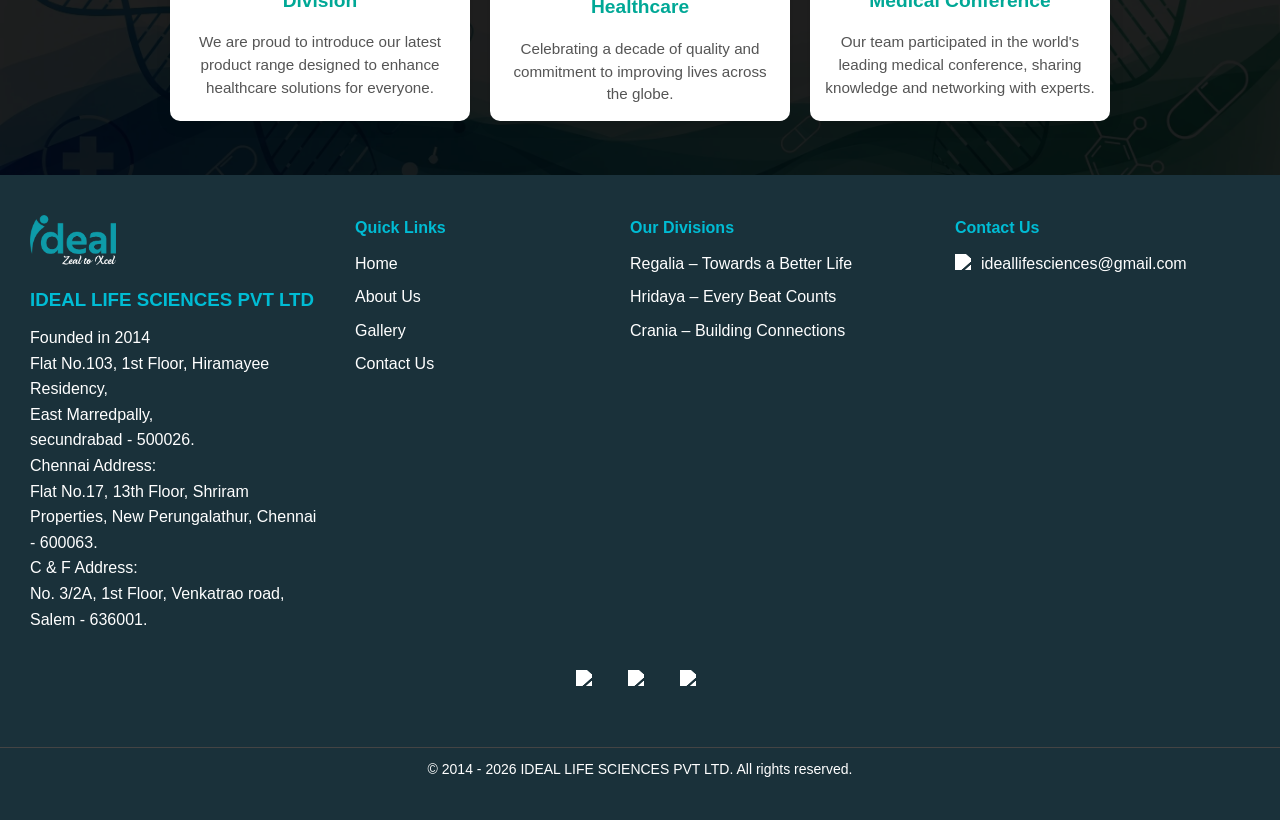
==== commit a978de3b: "Updated images" ====
--- a/index.html
+++ b/index.html
@@ -80,7 +80,7 @@
                         <li><a href="crania.html">Crania</a></li>
                     </ul>
                 </li>
-                    <li><a href="index.html">Gallery</a></li>
+                    <li><a href="gallery.html">Gallery</a></li>
                     <li><a href="contact.html">Contact</a></li>
                 </ul>
             </div>
@@ -341,7 +341,7 @@
 
     <div class="news-card">
       <img src="./images/Conference.webp" alt="News 3" loading="lazy" width="400" height="250">
-      <h3>Attending Global Medical Conference</h3>
+      <h3>Attending International Medical Conference</h3>
       <p>Our team participated in the world's leading medical conference, sharing knowledge and networking with experts.</p>
     </div>
 
--- a/style.css
+++ b/style.css
@@ -365,7 +365,7 @@
  /* linear-gradient(135deg, rgba(0, 178, 169, 0.9) 0%, rgba(0, 128, 128, 0.9) 100%), */
   .slide-4 {
       background:
-                  url('./images/carousel section/hridaya\ final\ pb.webp');
+                  url('./images/carousel section/hridaya final pb.webp');
                    background-size: cover;
       background-position: center;
   }
@@ -547,12 +547,24 @@
 
         background:
         /* linear-gradient(135deg, rgba(0, 158, 158, 0.9) 0%, rgba(0, 110, 110, 0.9) 100%), */
-        url('./images/carousel section/Regalia_Slide_hs.webp');
+        url('./images/carousel section/Regalia_ms1.webp');
         background-size: cover;
         background-position: center;
   }
-    .slide-1 .slide-content {
+     .slide-1 .slide-content {
     color: teal;
+  }
+     .slide-4{
+
+        background:
+        /* linear-gradient(135deg, rgba(0, 158, 158, 0.9) 0%, rgba(0, 110, 110, 0.9) 100%), */
+        url('./images/carousel section/hridaya_ms4.webp');
+        background-size: cover;
+        background-position: center;
+  }
+ 
+  .slide-4 .slide-content{
+    color: #FF2E2E;
   }
       .arrow {
           width: 45px;
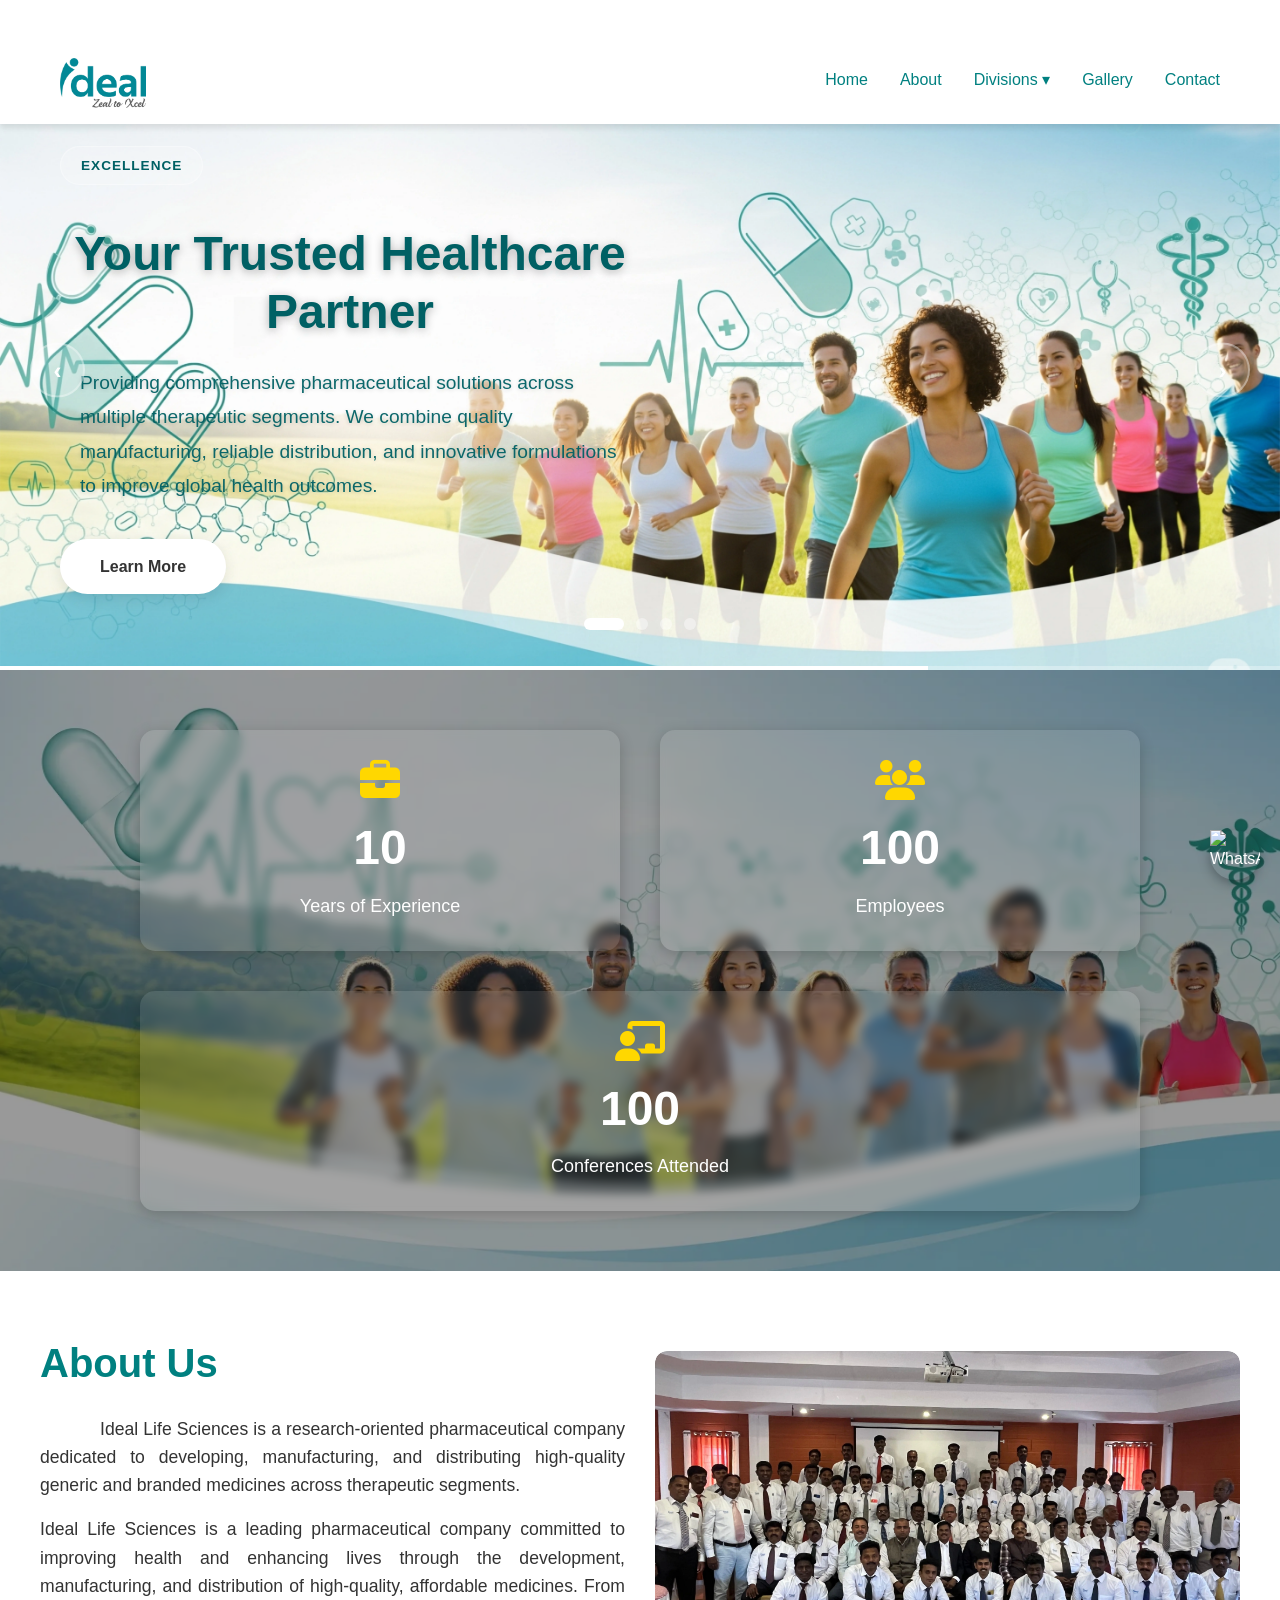
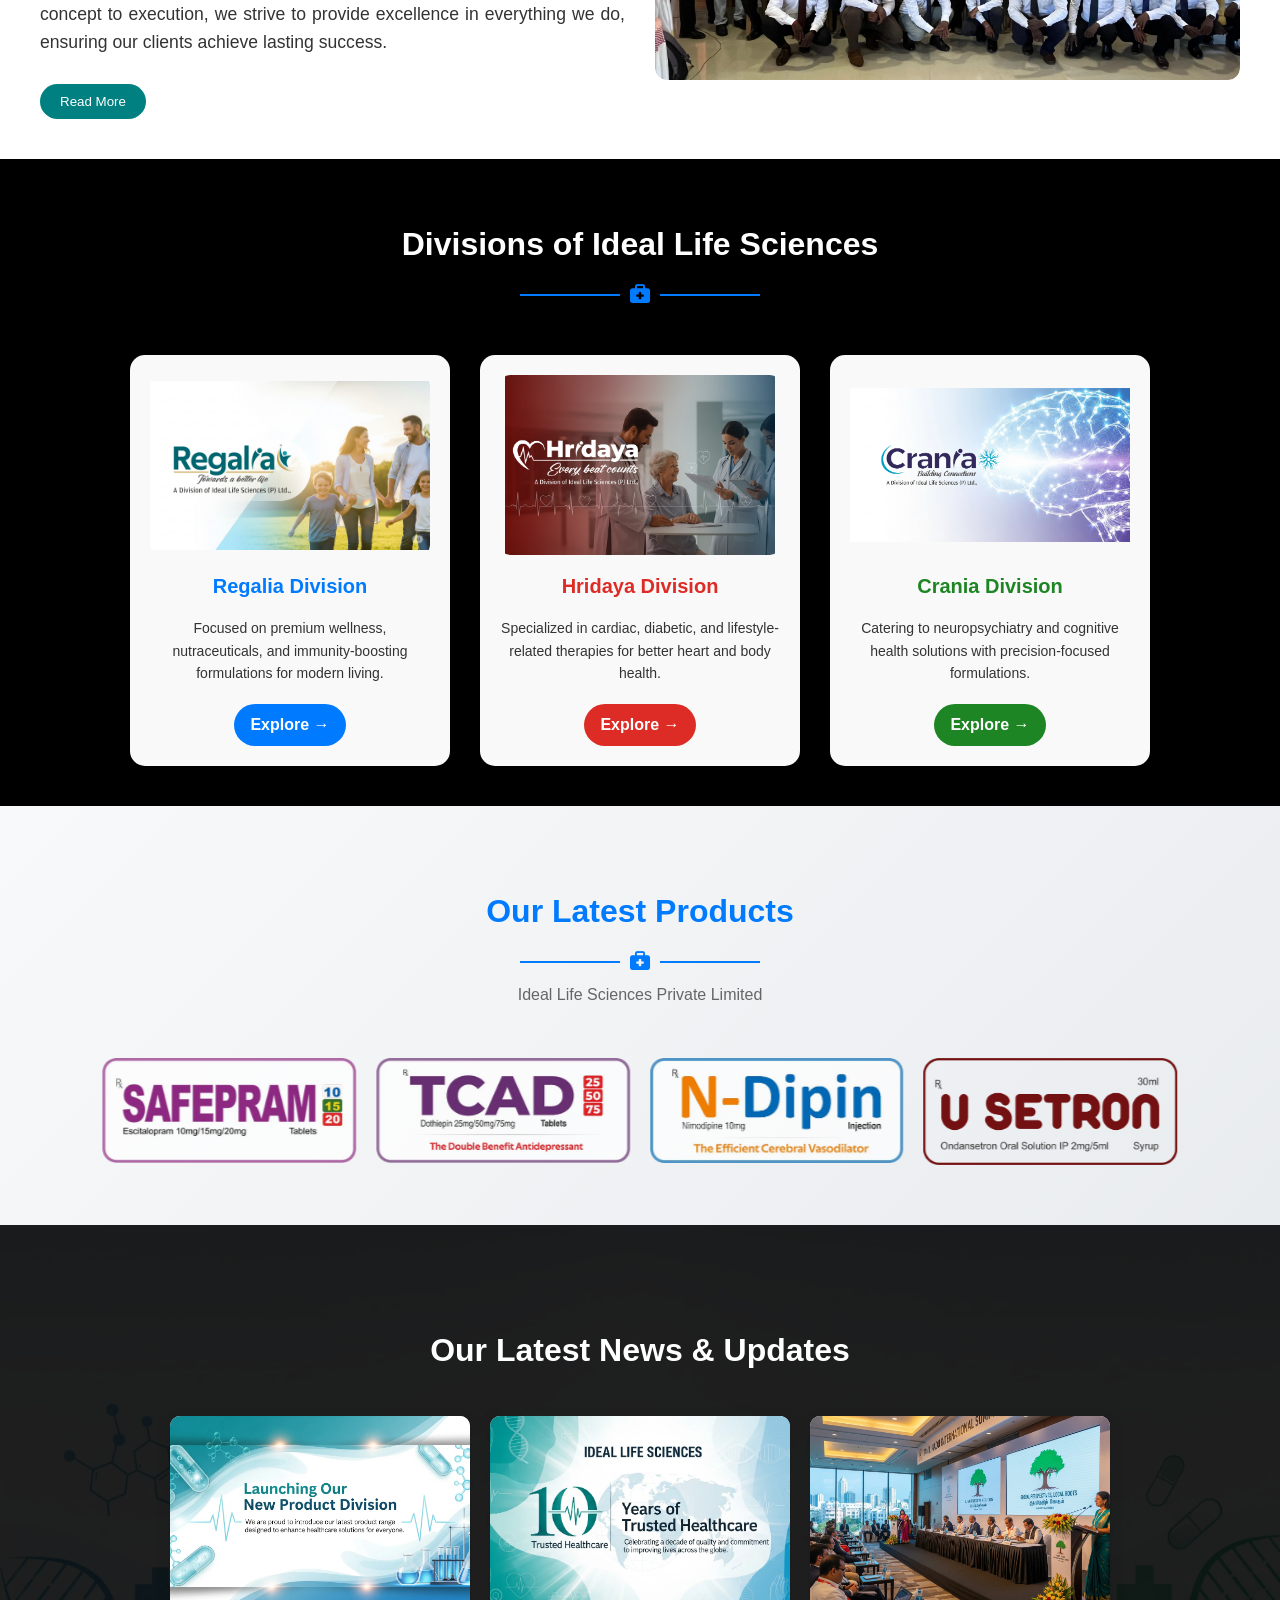
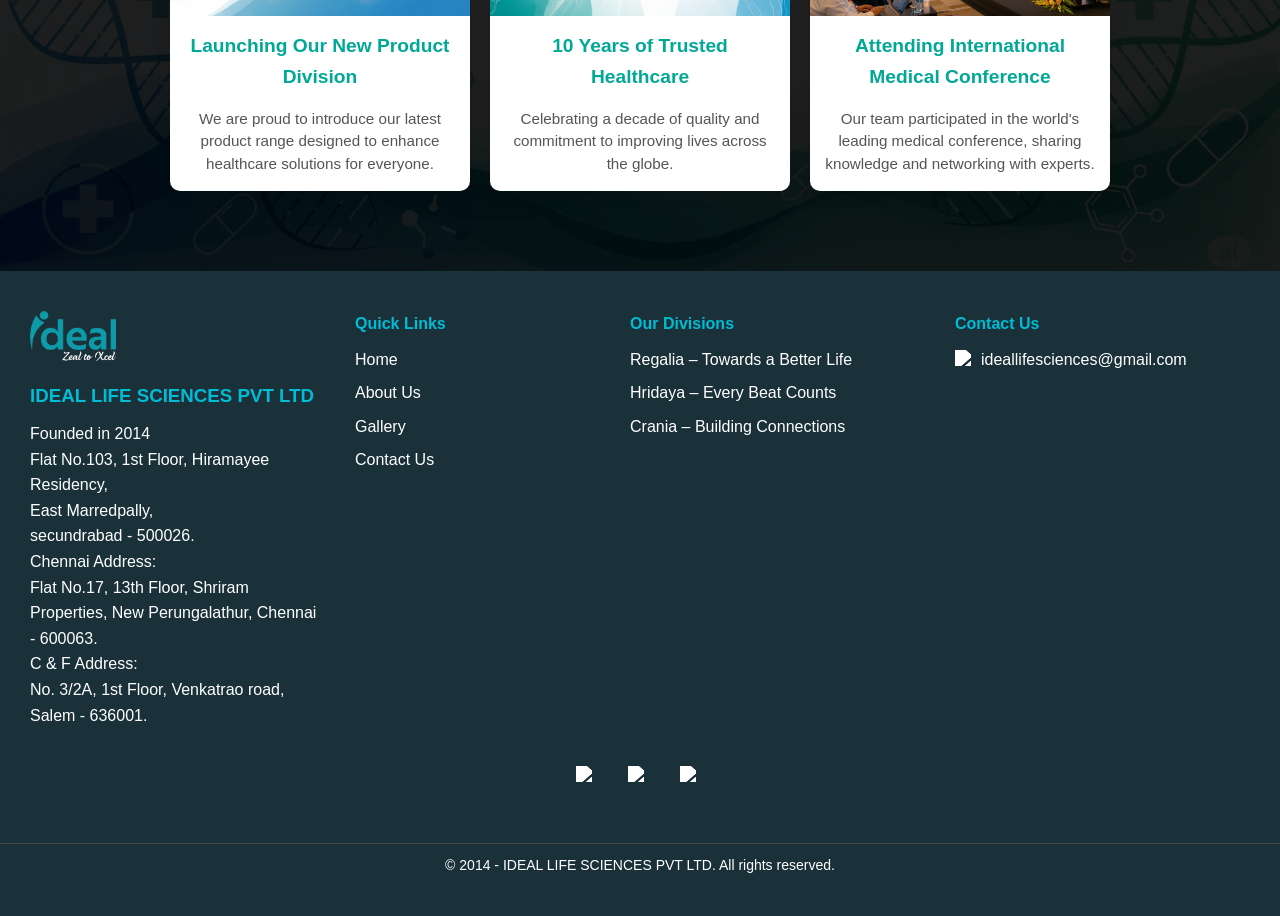
==== commit 867a28d0: "Updated" ====
--- a/index.html
+++ b/index.html
@@ -3,8 +3,15 @@
 <head>
     <meta charset="UTF-8">
     <meta name="viewport" content="width=device-width, initial-scale=1.0">
-    <title>ideallifesciences</title>
-    
+    <meta name="keywords" content="IDEAL LIFE SCIENCES, Pharmaceutical Company in Chennai, General Medicines, Cardiodiabetic Division, Neuro Psychiatric Division">
+    <meta name="description" content="IDEAL LIFE SCIENCES PVT LTD is a Chennai-based pharmaceutical company founded in 2014. Our divisions include Regalia (General), Hridaya (Cardiology), and Crania (Neurology). Zeal to Xcel.">
+    <title>IDEAL LIFE SCIENCES PVT LTD | Zeal to Xcel | Pharmaceutical Company in Chennai</title>   
+     <!-- Open Graph - Home -->
+    <meta property="og:title" content="IDEAL LIFE SCIENCES PVT LTD | Zeal to Xcel">
+    <meta property="og:description" content="IDEAL LIFE SCIENCES PVT LTD is a Chennai-based pharmaceutical company with General, Cardiology and Neuro Psychiatric divisions delivering quality healthcare solutions.">
+    <meta property="og:image" content="https://yourdomain.com/images/Ideal Logo 2024 (1).webp">
+    <meta property="og:url" content="https://yourdomain.com/">
+    <meta property="og:type" content="website">
     <!-- Preconnect to external domains for faster loading -->
     <link rel="preconnect" href="https://cdnjs.cloudflare.com">
     <link rel="preconnect" href="https://fonts.googleapis.com">
@@ -190,7 +197,7 @@
     <!-- Left: About Us -->
     <div style="flex: 1 1 400px;">
       <h2 class="aboutus">About Us</h2>
-      <p class="ideal">
+      <p class="ideal-fl">
         Ideal Life Sciences is a research-oriented pharmaceutical company dedicated to developing, manufacturing, 
         and distributing high-quality generic and branded medicines across therapeutic segments.
       </p>
--- a/style.css
+++ b/style.css
@@ -702,8 +702,14 @@
         margin-bottom: 16px;
       font-size: 1.1rem;
       text-align: justify;
-  }
-
+    }
+    
+    .ideal-fl{
+      text-indent: 60px;
+        margin-bottom: 16px;
+          font-size: 1.1rem;
+          text-align: justify;
+   }
   /* About us section */
     .aboutus{
       text-align: left;
@@ -1106,11 +1112,11 @@
 
   .news-section {
         position: relative;
-        padding: 40px 20px;
+        padding: 80px 20px;
         text-align: center;
         background: url('./images/N&U.webp') center/cover no-repeat;
         color: white; /* text color for contrast */
-        height: 550px;
+        /* height: 550px; */
       }
 
       /* Overlay */
@@ -1154,11 +1160,12 @@
         transform: translateY(-5px);
       }
 
-      .news-card img {
-        width: 100%;
-        /* height: 200px; */
-        object-fit: cover;
-      }
+    .news-card img {
+      width: 100%;
+      height: 200px;       /* fixed height */
+      object-fit: cover;   /* prevents distortion */
+      display: block;
+    }
 
       .news-card h3 {
         font-size: 1.2rem;
